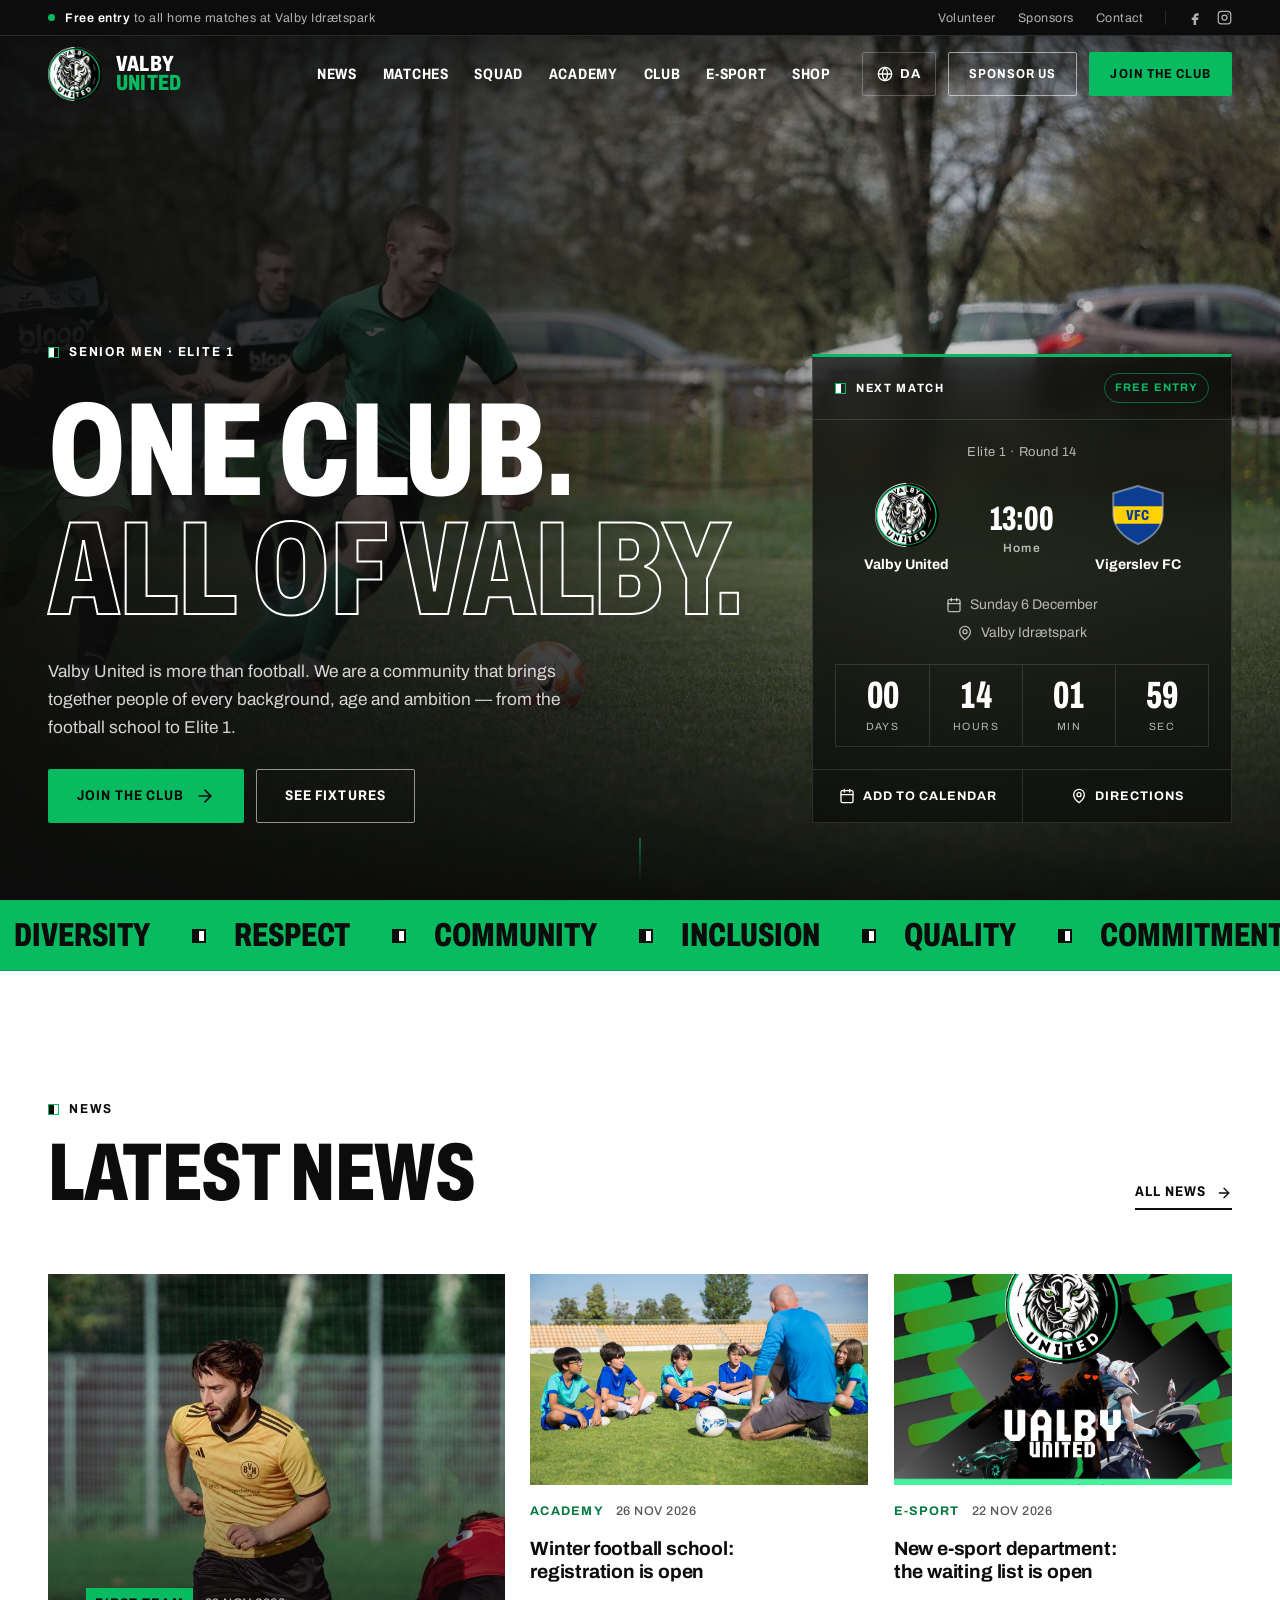
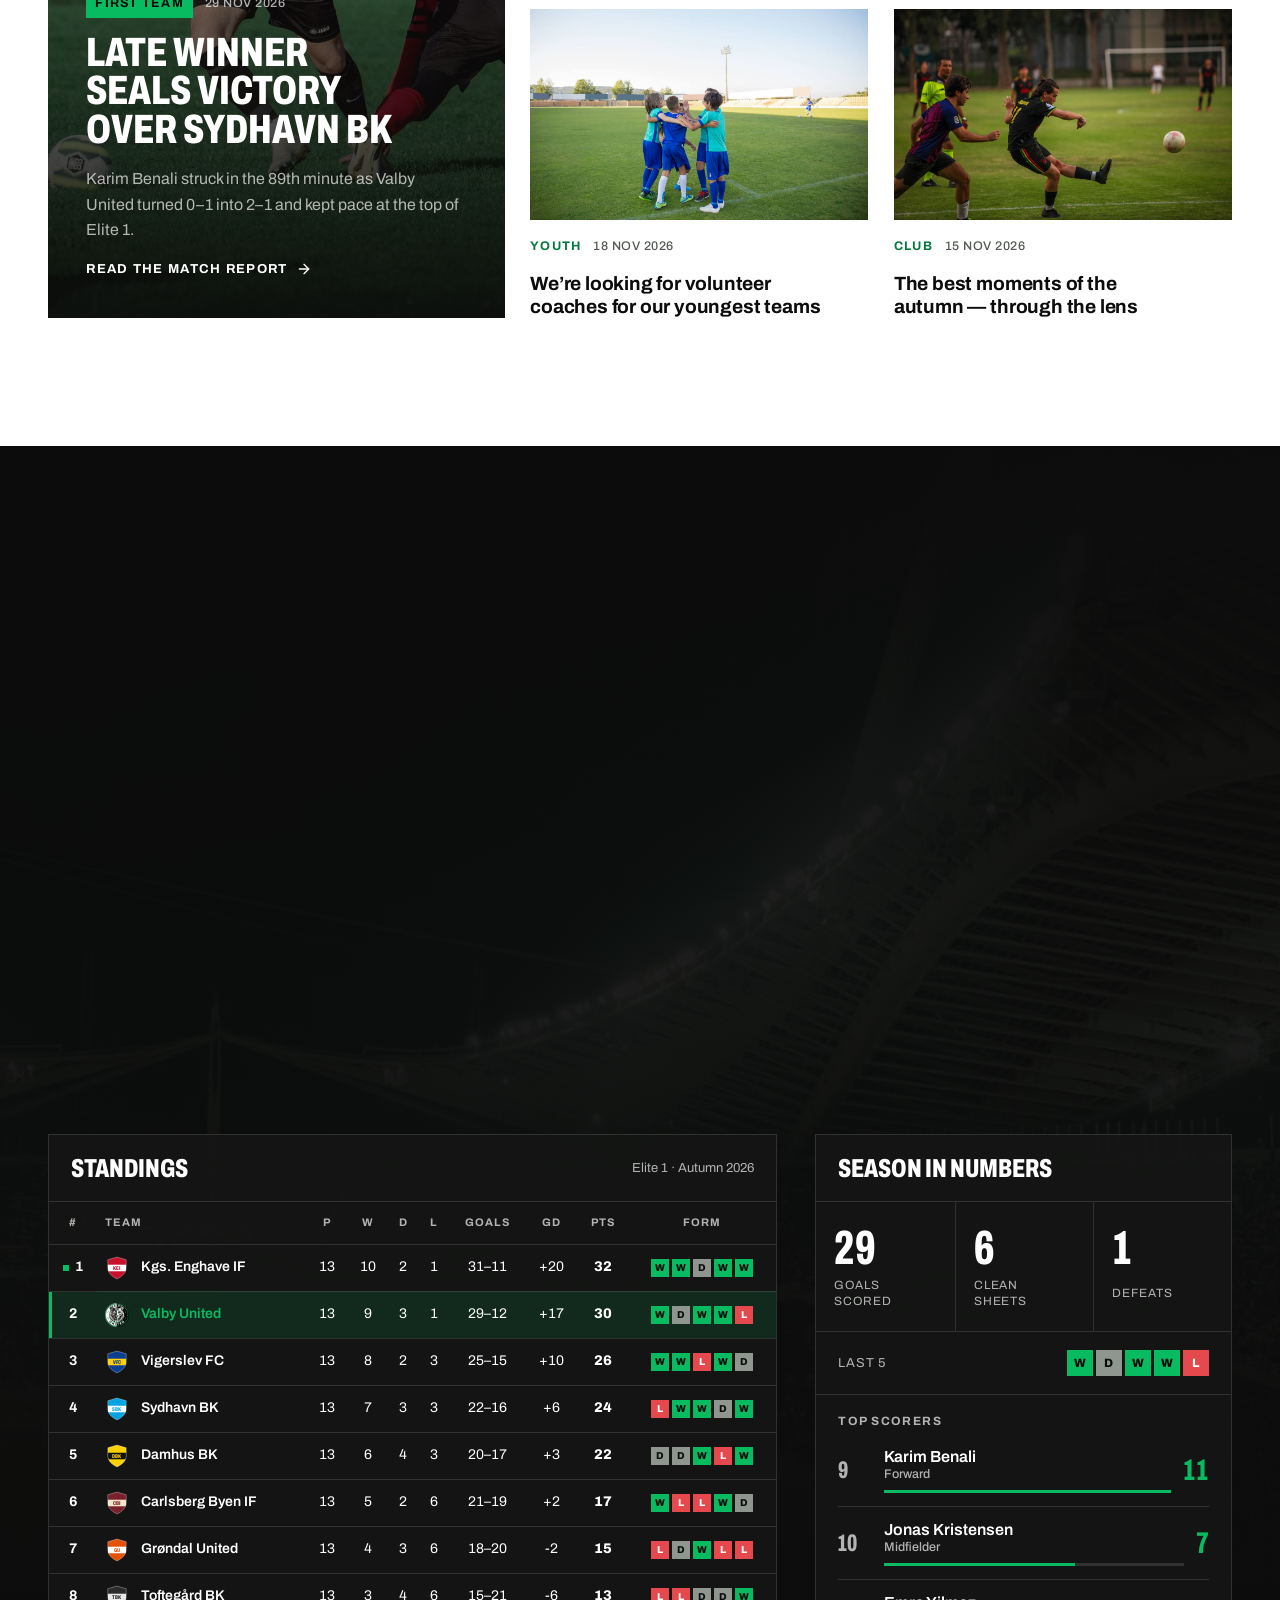
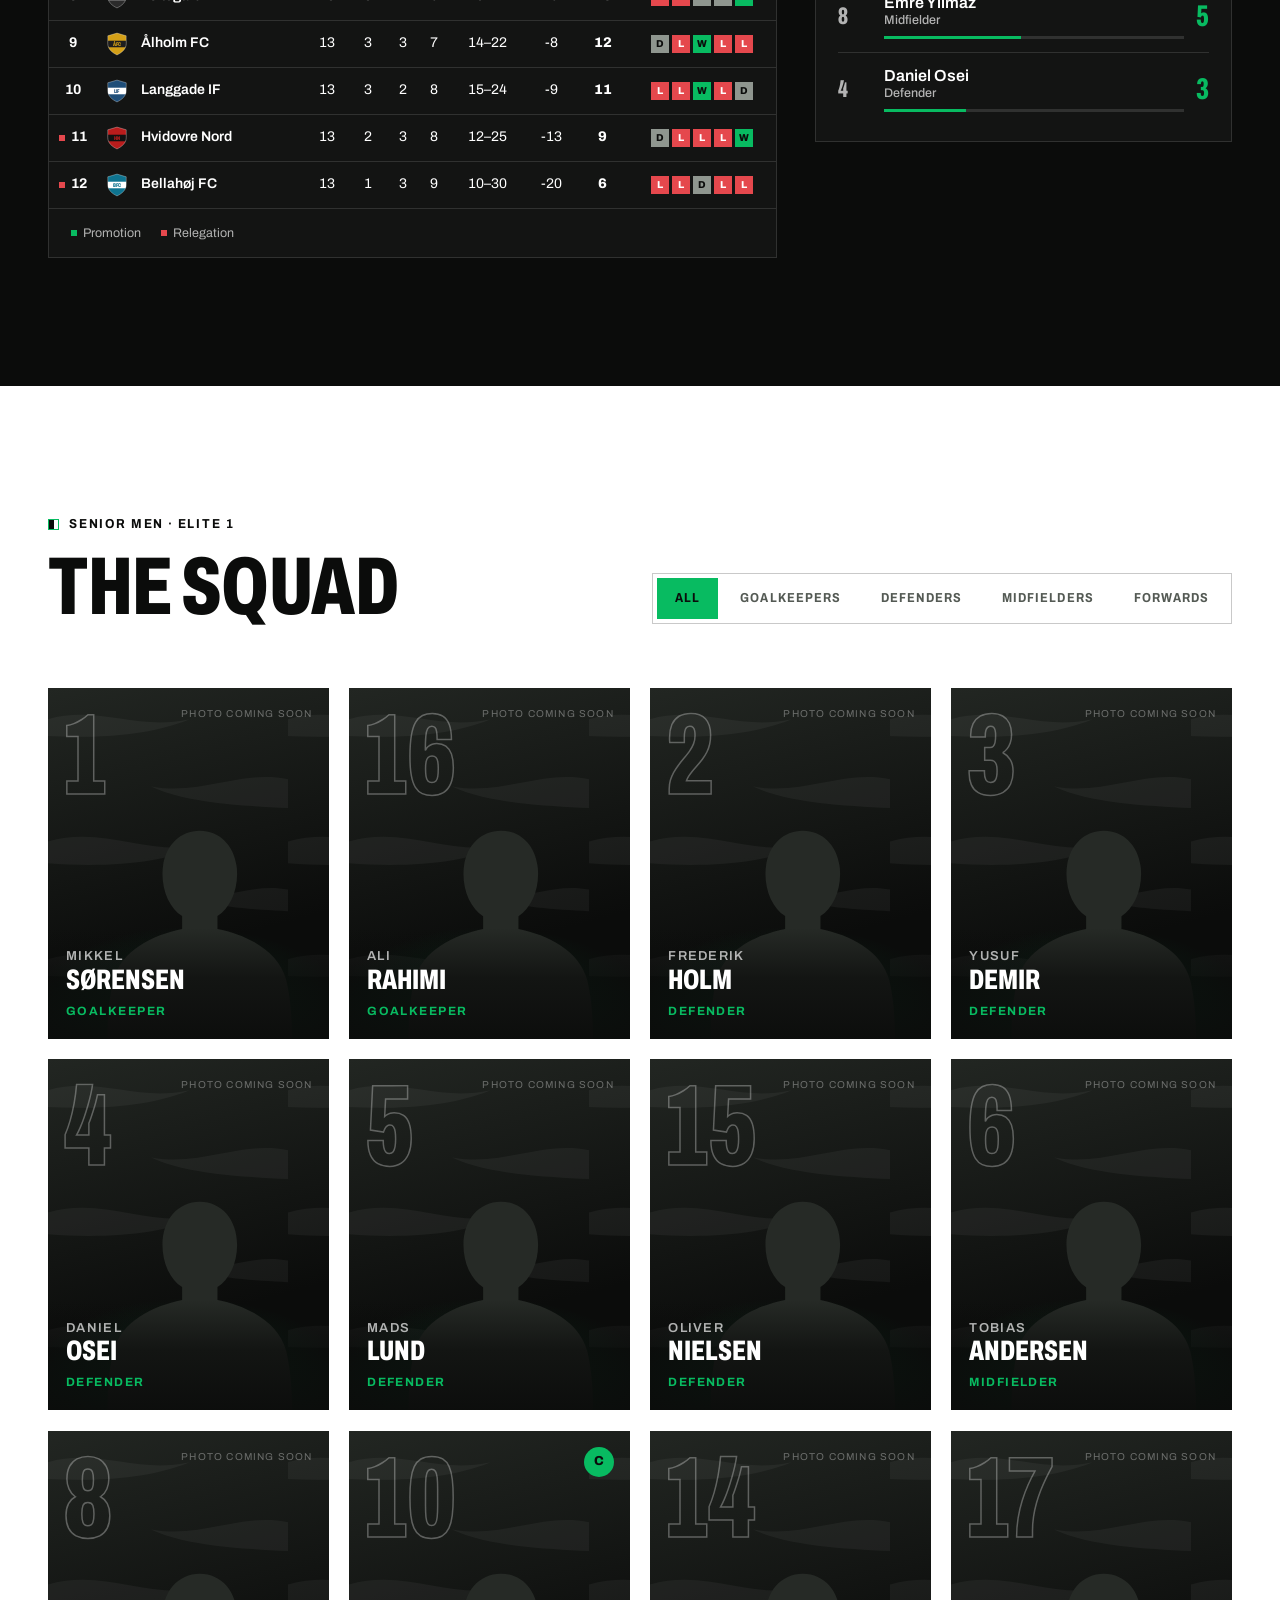
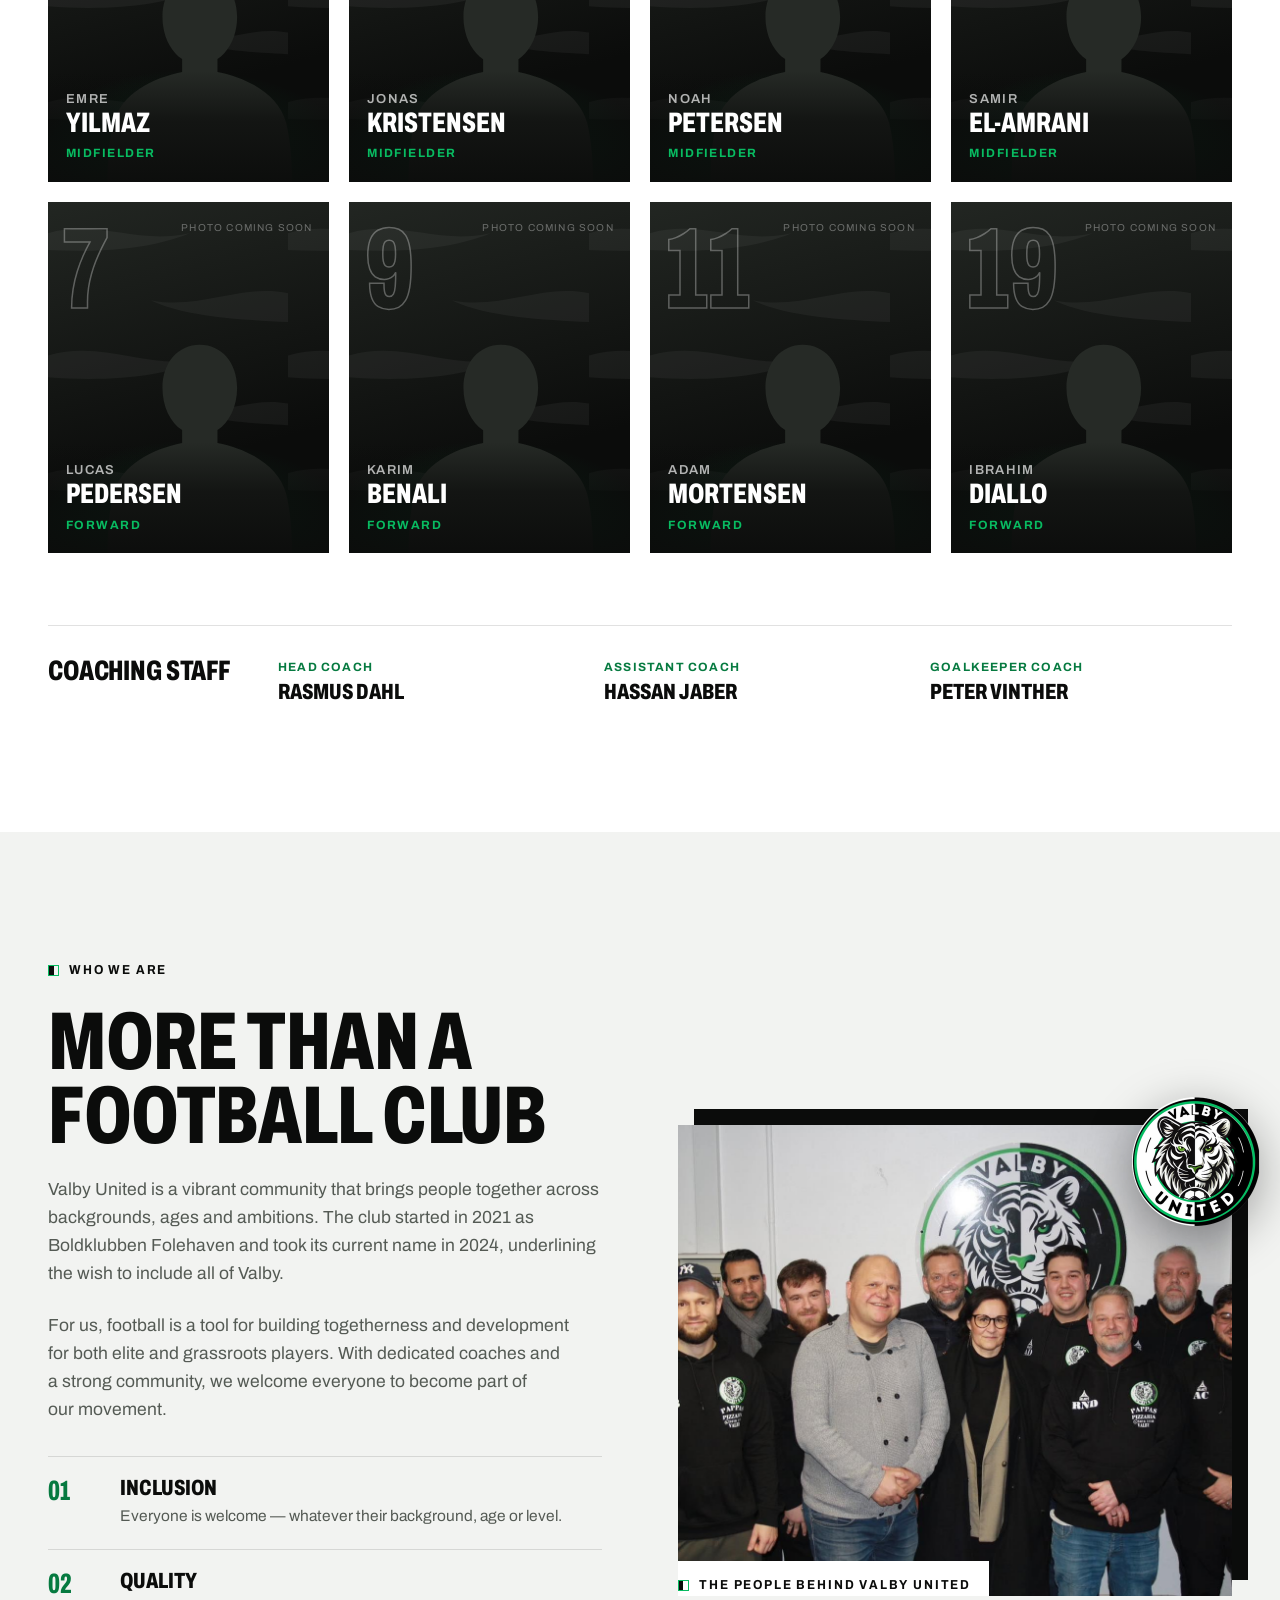
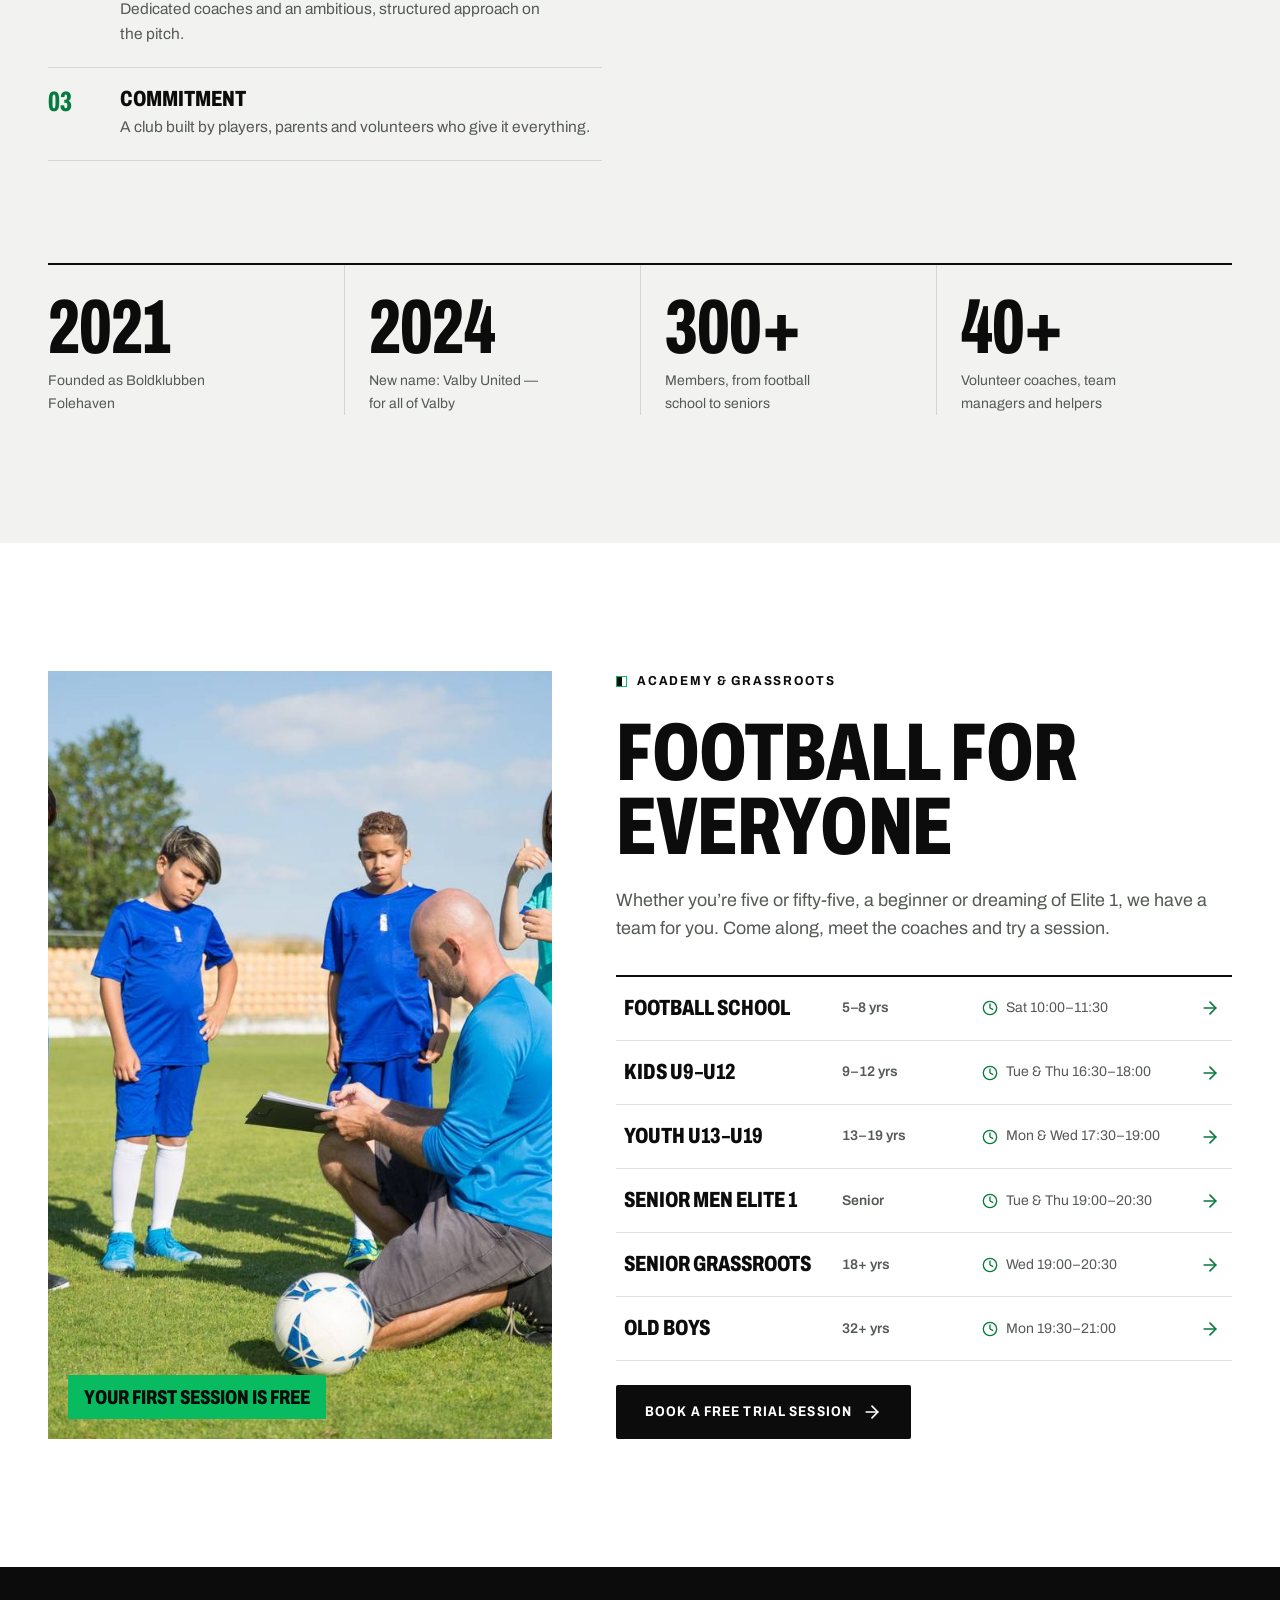
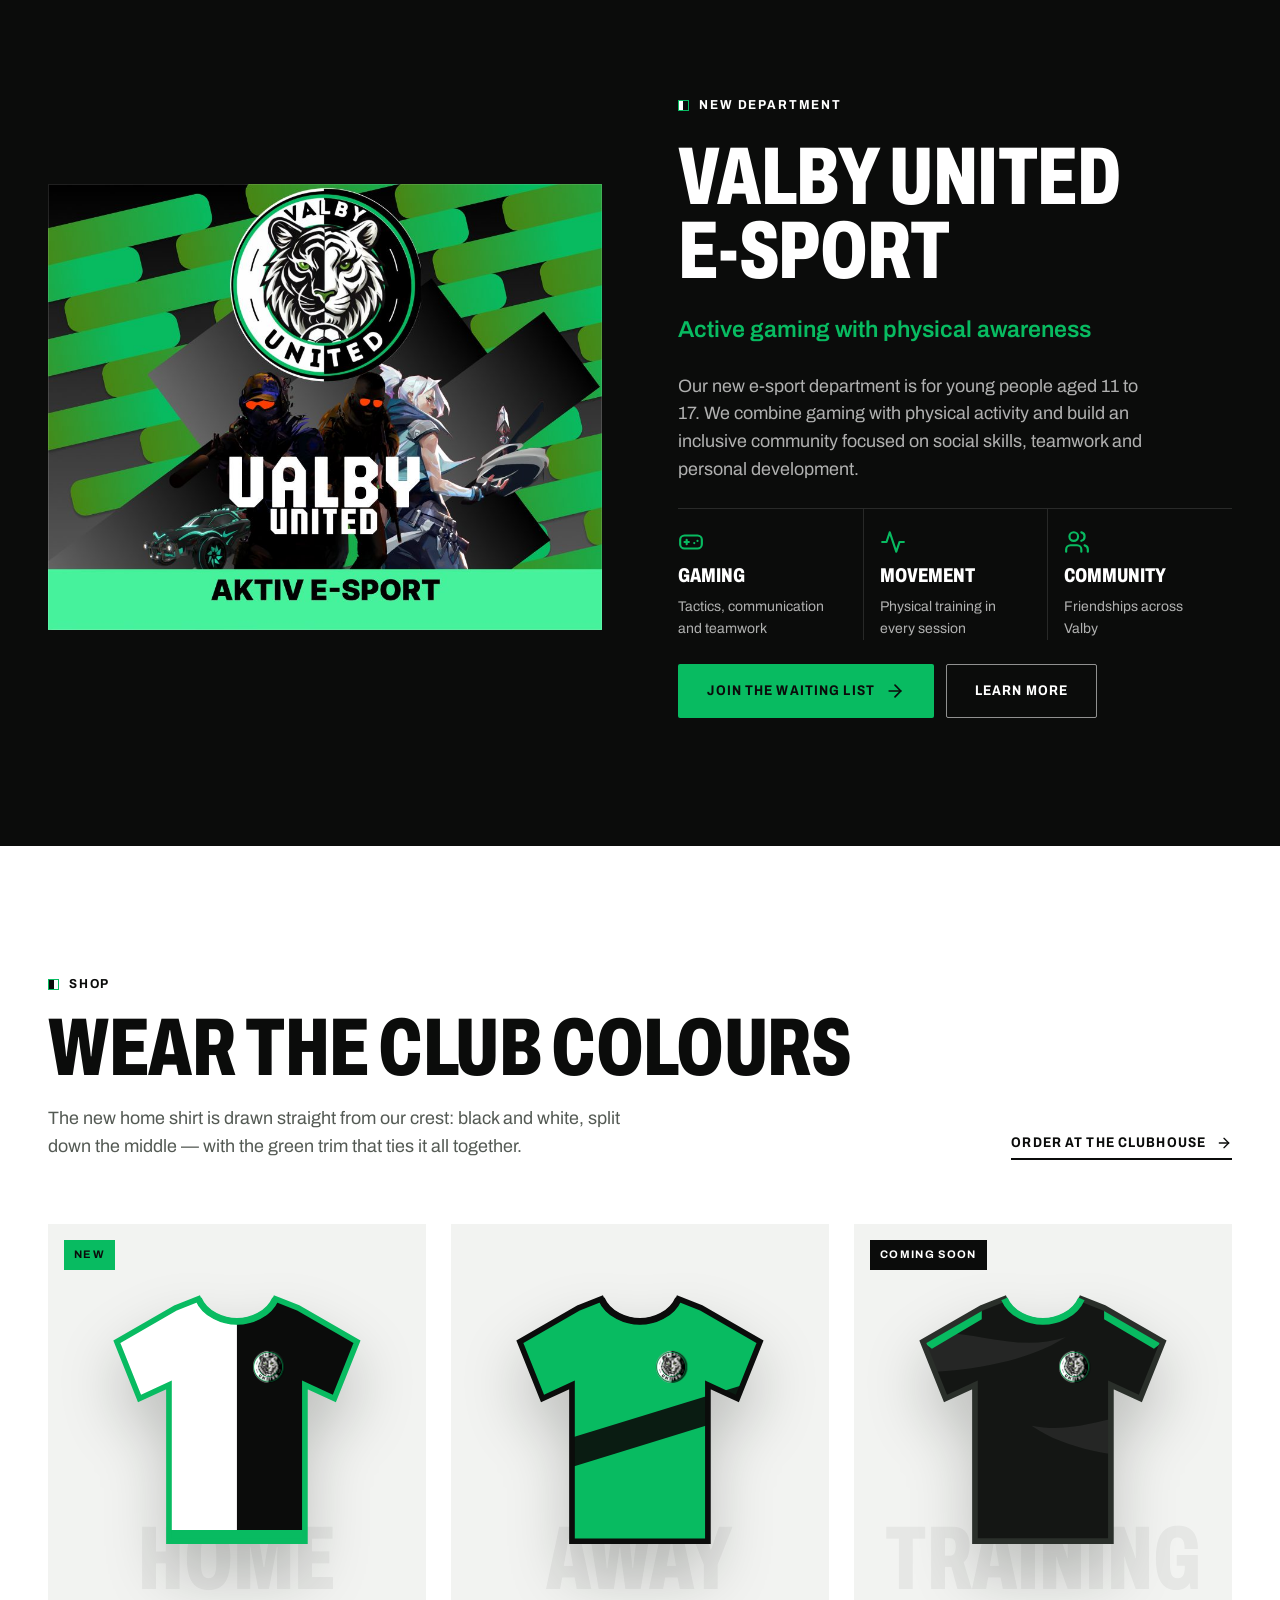
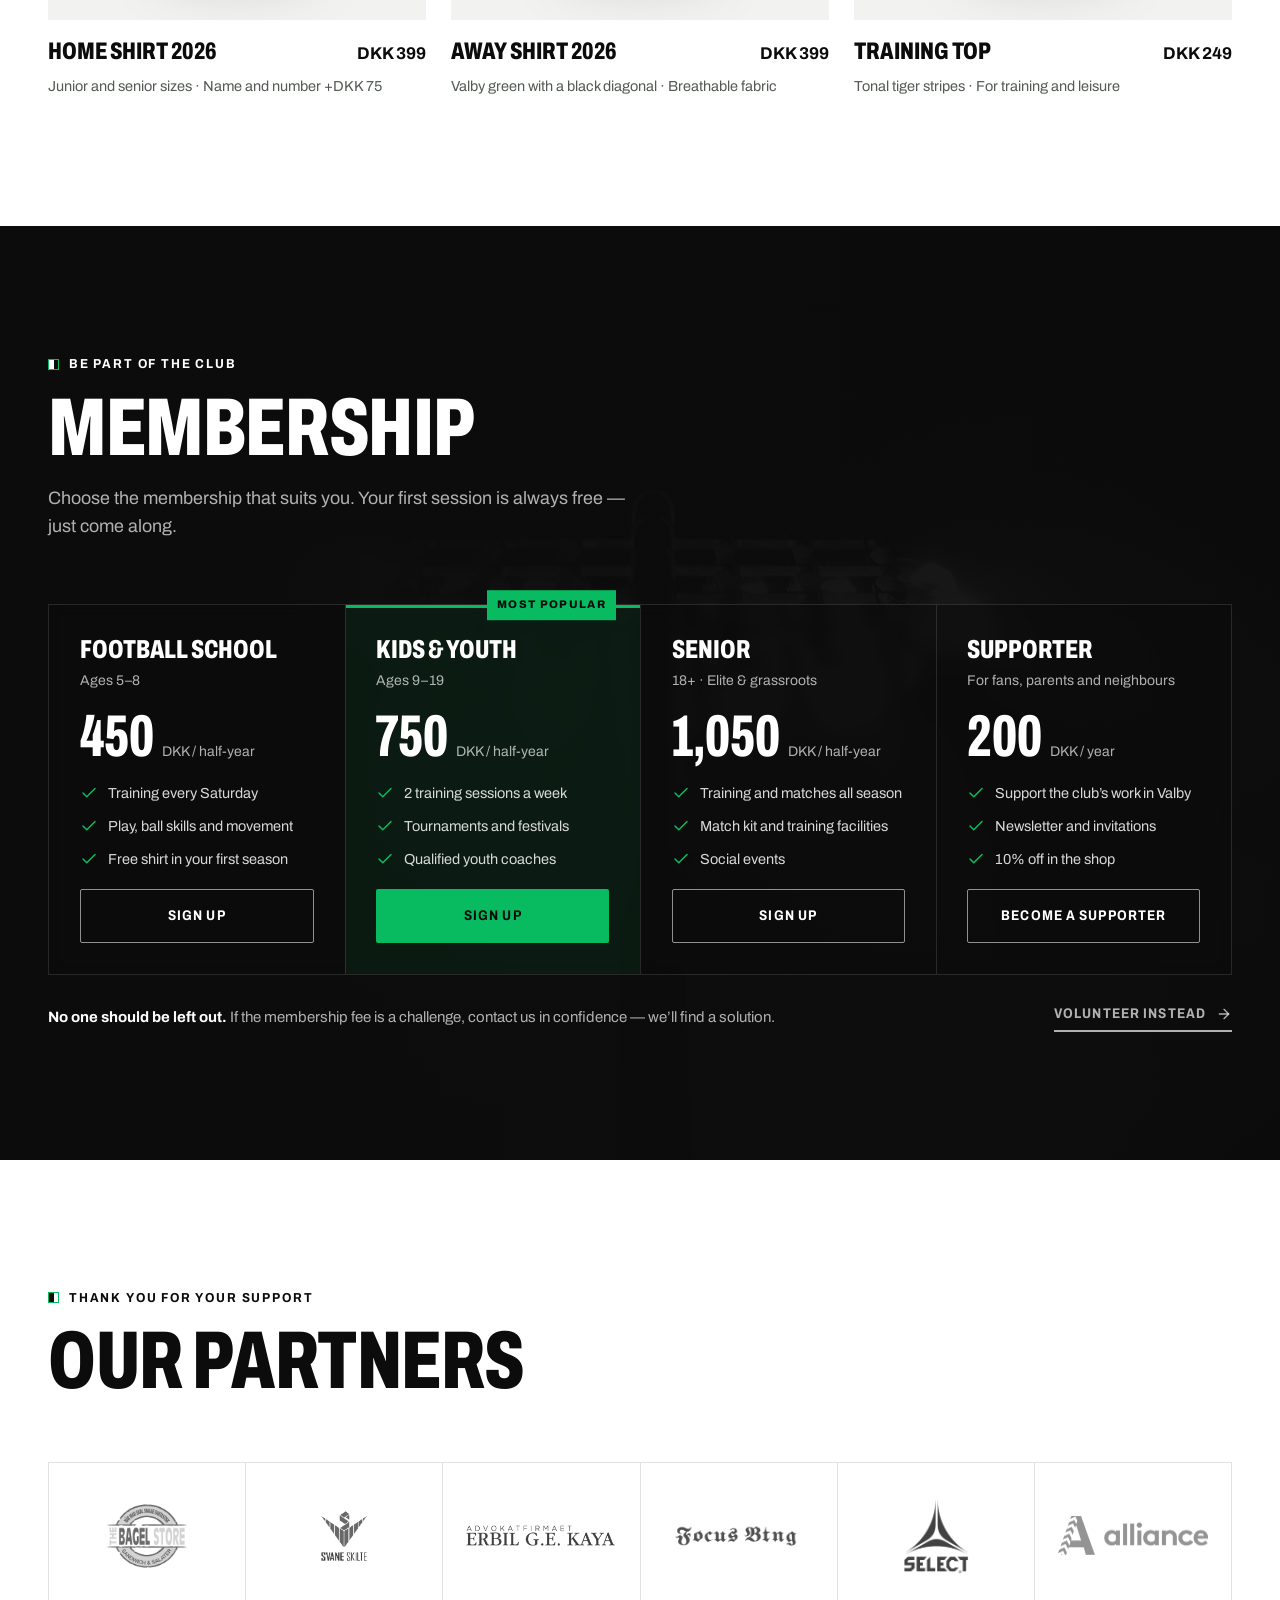
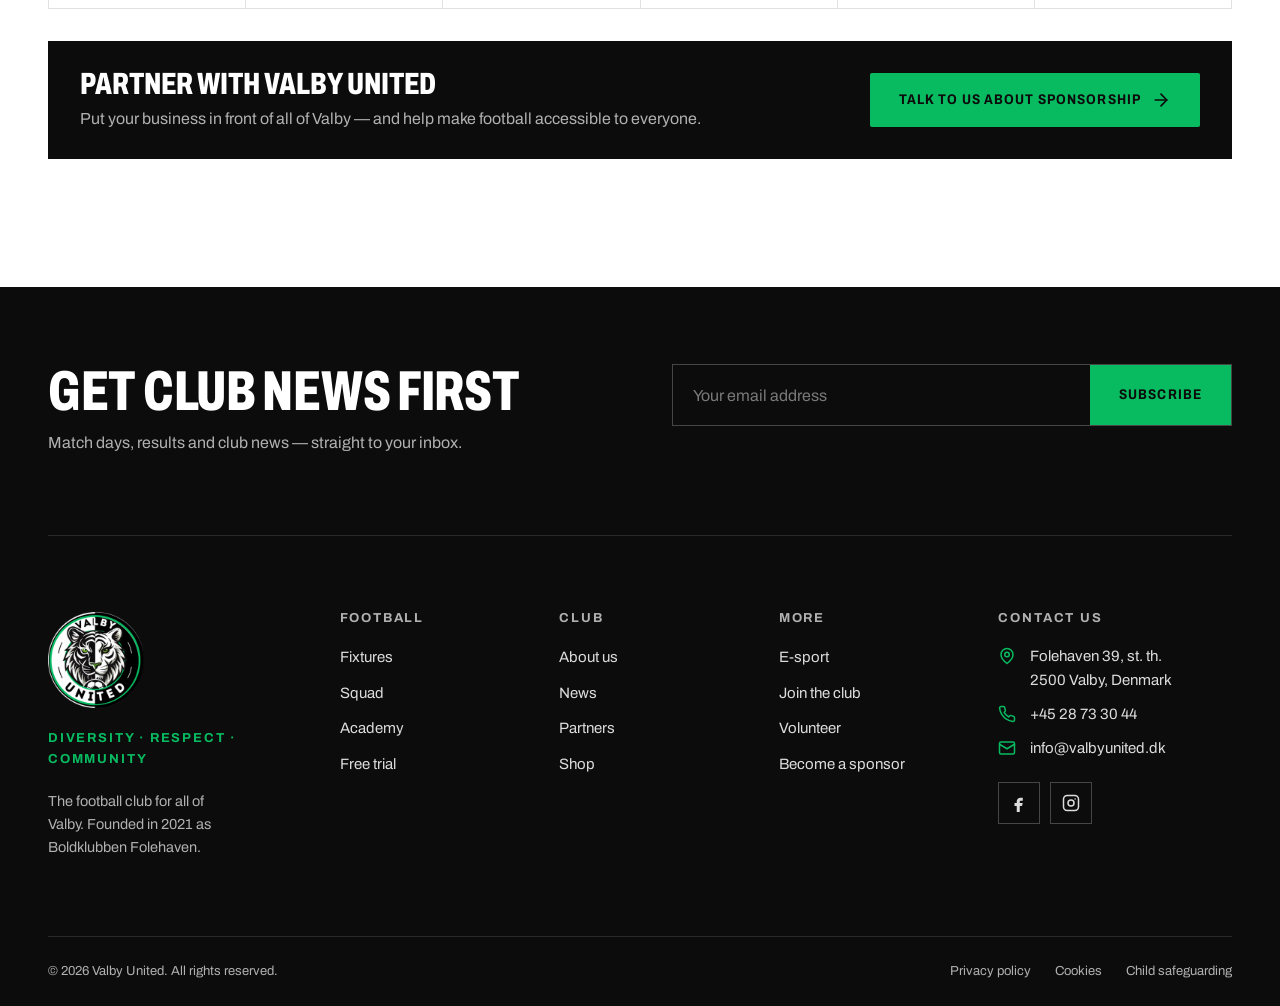
==== valbyunited/en/index.html @ 6a35a7a0 "Add English version of the Valby United site - New en/index.html and en/esport.html with all copy tr" ====
<!doctype html>
<html lang="en">
<head>
  <meta charset="utf-8">
  <meta name="viewport" content="width=device-width, initial-scale=1">
  <title>Valby United — One club. All of Valby.</title>
  <meta name="description" content="Valby United is the football club for all of Valby. Fixtures, news, the squad, academy, e-sport and membership.">
  <meta name="theme-color" content="#0b0c0b">
  <meta property="og:type" content="website">
  <meta property="og:title" content="Valby United — One club. All of Valby.">
  <meta property="og:description" content="Diversity · Respect · Community. Football for everyone in Valby.">
  <meta property="og:image" content="../assets/img/brand/og-image.jpg">
  <link rel="alternate" hreflang="da" href="https://valbyunited.dk/">
  <link rel="alternate" hreflang="en" href="https://valbyunited.dk/en/index.html">
  <link rel="alternate" hreflang="x-default" href="https://valbyunited.dk/">
  <link rel="icon" type="image/png" sizes="32x32" href="../assets/img/brand/favicon-32.png">
  <link rel="apple-touch-icon" href="../assets/img/brand/apple-touch-icon.png">
  <link rel="preconnect" href="https://fonts.googleapis.com">
  <link rel="preconnect" href="https://fonts.gstatic.com" crossorigin>
  <link href="https://fonts.googleapis.com/css2?family=Archivo:ital,wdth,wght@0,62..125,100..900;1,62..125,100..900&display=swap" rel="stylesheet">
  <link rel="preload" as="image" href="../assets/img/photos/hero-match.jpg" fetchpriority="high">
  <link rel="stylesheet" href="../assets/css/main.css">
  <script type="application/ld+json">
  {
    "@context": "https://schema.org",
    "@type": "SportsTeam",
    "name": "Valby United",
    "sport": "Soccer",
    "foundingDate": "2021",
    "logo": "../assets/img/brand/crest-512.png",
    "email": "info@valbyunited.dk",
    "telephone": "+45 28 73 30 44",
    "address": { "@type": "PostalAddress", "streetAddress": "Folehaven 39, st. th.", "postalCode": "2500", "addressLocality": "Valby", "addressCountry": "DK" },
    "sameAs": ["https://www.facebook.com/BKFvalby"]
  }
  </script>
</head>
<body>
<!-- Icon sprite -->
<svg width="0" height="0" style="position:absolute" aria-hidden="true">
  <symbol id="i-arrow" viewBox="0 0 24 24"><path d="M5 12h14"/><path d="m12 5 7 7-7 7"/></symbol>
  <symbol id="i-arrow-ur" viewBox="0 0 24 24"><path d="M7 7h10v10"/><path d="M7 17 17 7"/></symbol>
  <symbol id="i-chev-l" viewBox="0 0 24 24"><path d="m15 18-6-6 6-6"/></symbol>
  <symbol id="i-chev-r" viewBox="0 0 24 24"><path d="m9 18 6-6-6-6"/></symbol>
  <symbol id="i-cal" viewBox="0 0 24 24"><rect x="3" y="4" width="18" height="18" rx="2"/><path d="M16 2v4M8 2v4M3 10h18"/></symbol>
  <symbol id="i-pin" viewBox="0 0 24 24"><path d="M20 10c0 6-8 12-8 12S4 16 4 10a8 8 0 0 1 16 0Z"/><circle cx="12" cy="10" r="3"/></symbol>
  <symbol id="i-clock" viewBox="0 0 24 24"><circle cx="12" cy="12" r="10"/><path d="M12 6v6l4 2"/></symbol>
  <symbol id="i-phone" viewBox="0 0 24 24"><path d="M22 16.92v3a2 2 0 0 1-2.18 2 19.79 19.79 0 0 1-8.63-3.07 19.5 19.5 0 0 1-6-6 19.79 19.79 0 0 1-3.07-8.67A2 2 0 0 1 4.11 2h3a2 2 0 0 1 2 1.72c.13.96.36 1.9.7 2.81a2 2 0 0 1-.45 2.11L8.09 9.91a16 16 0 0 0 6 6l1.27-1.27a2 2 0 0 1 2.11-.45c.91.34 1.85.57 2.81.7A2 2 0 0 1 22 16.92z"/></symbol>
  <symbol id="i-mail" viewBox="0 0 24 24"><rect x="2" y="4" width="20" height="16" rx="2"/><path d="m22 7-10 6L2 7"/></symbol>
  <symbol id="i-check" viewBox="0 0 24 24"><path d="M20 6 9 17l-5-5"/></symbol>
  <symbol id="i-heart" viewBox="0 0 24 24"><path d="M19 14c1.49-1.46 3-3.21 3-5.5A5.5 5.5 0 0 0 16.5 3c-1.76 0-3 .5-4.5 2-1.5-1.5-2.74-2-4.5-2A5.5 5.5 0 0 0 2 8.5c0 2.3 1.5 4.05 3 5.5l7 7Z"/></symbol>
  <symbol id="i-game" viewBox="0 0 24 24"><rect x="2" y="6" width="20" height="12" rx="4"/><path d="M6 12h4M8 10v4M15 13h.01M18 11h.01"/></symbol>
  <symbol id="i-run" viewBox="0 0 24 24"><path d="M22 12h-4l-3 9L9 3l-3 9H2"/></symbol>
  <symbol id="i-users" viewBox="0 0 24 24"><path d="M16 21v-2a4 4 0 0 0-4-4H6a4 4 0 0 0-4 4v2"/><circle cx="9" cy="7" r="4"/><path d="M22 21v-2a4 4 0 0 0-3-3.87M16 3.13a4 4 0 0 1 0 7.75"/></symbol>
  <symbol id="i-plus" viewBox="0 0 24 24"><path d="M12 5v14M5 12h14"/></symbol>
  <symbol id="i-globe" viewBox="0 0 24 24"><circle cx="12" cy="12" r="10"/><path d="M2 12h20M12 2a15.3 15.3 0 0 1 4 10 15.3 15.3 0 0 1-4 10 15.3 15.3 0 0 1-4-10 15.3 15.3 0 0 1 4-10z"/></symbol>
  <symbol id="i-fb" viewBox="0 0 24 24"><path d="M14 9h3V5h-3c-2.76 0-5 2.24-5 5v2H6v4h3v8h4v-8h3l1-4h-4v-2c0-.55.45-1 1-1Z"/></symbol>
  <symbol id="i-ig" viewBox="0 0 24 24"><rect x="2" y="2" width="20" height="20" rx="5"/><circle cx="12" cy="12" r="4"/><path d="M17.5 6.5h.01"/></symbol>
</svg>

<a class="skip-link" href="#main">Skip to content</a>

<!-- ============================== HEADER ============================== -->
<header class="site-header">
  <div class="topbar">
    <div class="container topbar__inner">
      <p class="topbar__note"><span class="live-dot" aria-hidden="true"></span><span><strong>Free entry</strong> to all home matches<span class="hide-mobile"> at Valby Idrætspark</span></span></p>
      <div class="topbar__links">
        <a href="#medlem">Volunteer</a>
        <a href="#partnere">Sponsors</a>
        <a href="#kontakt">Contact</a>
        <div class="topbar__social">
          <a href="https://www.facebook.com/BKFvalby" target="_blank" rel="noopener" aria-label="Facebook"><svg class="i i--fill"><use href="#i-fb"/></svg></a>
          <a href="#" aria-label="Instagram"><svg class="i"><use href="#i-ig"/></svg></a>
        </div>
      </div>
    </div>
  </div>
  <div class="navbar">
    <div class="container navbar__inner">
      <a class="brand" href="index.html" aria-label="Valby United — home">
        <img class="brand__crest" src="../assets/img/brand/crest-128.png" width="54" height="54" alt="Valby United logo">
        <span class="brand__word" aria-hidden="true"><span>Valby</span><span>United</span></span>
      </a>
      <nav class="nav" aria-label="Main menu">
        <ul class="nav__list">
          <li><a class="nav__link" href="#nyheder">News</a></li>
          <li><a class="nav__link" href="#kampe">Matches</a></li>
          <li><a class="nav__link" href="#holdet">Squad</a></li>
          <li><a class="nav__link" href="#akademi">Academy</a></li>
          <li><a class="nav__link" href="#klubben">Club</a></li>
          <li><a class="nav__link" href="esport.html">E-sport</a></li>
          <li><a class="nav__link" href="#shop">Shop</a></li>
        </ul>
      </nav>
      <div class="nav__cta">
        <a class="nav-lang" href="../index.html" hreflang="da" lang="da" data-lang-switch title="Dansk version"><svg class="i i--sm"><use href="#i-globe"/></svg>DA</a>
        <a class="btn btn--outline-light btn--sm" href="#partnere">Sponsor us</a>
        <a class="btn btn--primary btn--sm" href="#medlem">Join the club</a>
        <button class="burger" type="button" aria-controls="mobile-menu" aria-expanded="false" aria-label="Open menu"><span></span></button>
      </div>
    </div>
  </div>
</header>

<div class="mobile-menu" id="mobile-menu" aria-hidden="true">
  <ul class="mobile-menu__list">
    <li><a href="#nyheder">News <svg class="i"><use href="#i-arrow"/></svg></a></li>
    <li><a href="#kampe">Matches <svg class="i"><use href="#i-arrow"/></svg></a></li>
    <li><a href="#holdet">Squad <svg class="i"><use href="#i-arrow"/></svg></a></li>
    <li><a href="#akademi">Academy <svg class="i"><use href="#i-arrow"/></svg></a></li>
    <li><a href="#klubben">Club <svg class="i"><use href="#i-arrow"/></svg></a></li>
    <li><a href="esport.html">E-sport <svg class="i"><use href="#i-arrow"/></svg></a></li>
    <li><a href="#shop">Shop <svg class="i"><use href="#i-arrow"/></svg></a></li>
  </ul>
  <a class="btn btn--primary btn--block" href="#medlem">Join the club</a>
  <div class="mobile-menu__lang" aria-label="Language"><a href="../index.html" hreflang="da" lang="da" data-lang-switch>Dansk</a><span aria-current="true">English</span></div>
  <div class="mobile-menu__foot">
    <a href="tel:+4528733044">+45 28 73 30 44</a>
    <a href="mailto:info@valbyunited.dk">info@valbyunited.dk</a>
  </div>
</div>

<main id="main">

<!-- ============================== HERO ============================== -->
<section class="hero" aria-labelledby="hero-title">
  <div class="hero__media">
    <img src="../assets/img/photos/hero-match.jpg" alt="" width="2000" height="1125" fetchpriority="high">
  </div>
  <div class="container hero__grid">
    <div class="hero__copy">
      <span class="eyebrow" data-reveal>Senior Men · Elite 1</span>
      <h1 class="display hero__title" id="hero-title" data-reveal style="--d:.08s">
        <span>One club.</span>
        <span class="outline">All of Valby.</span>
      </h1>
      <p class="hero__text" data-reveal style="--d:.16s">Valby United is more than football. We are a community that brings together people of every background, age and ambition — from the football school to Elite 1.</p>
      <div class="hero__actions" data-reveal style="--d:.24s">
        <a class="btn btn--primary" href="#medlem">Join the club <svg class="i i--move"><use href="#i-arrow"/></svg></a>
        <a class="btn btn--outline-light" href="#kampe">See fixtures</a>
      </div>
    </div>

    <aside class="next-match" data-next-match data-reveal style="--d:.3s" aria-label="Next match">
      <div class="next-match__head">
        <span class="eyebrow">Next match</span>
        <span class="chip chip--green">Free entry</span>
      </div>
      <div class="next-match__body">
        <p class="next-match__comp" data-nm-comp>Elite 1</p>
        <div class="versus">
          <div class="versus__team" data-nm-home></div>
          <div class="versus__mid" data-nm-time></div>
          <div class="versus__team" data-nm-away></div>
        </div>
        <div class="next-match__meta">
          <span><svg class="i i--sm"><use href="#i-cal"/></svg><span data-nm-date></span></span>
          <span><svg class="i i--sm"><use href="#i-pin"/></svg><span data-nm-venue></span></span>
        </div>
        <div class="countdown" role="timer" aria-label="Countdown to kick-off">
          <div><b data-cd-d>00</b><span>Days</span></div>
          <div><b data-cd-h>00</b><span>Hours</span></div>
          <div><b data-cd-m>00</b><span>Min</span></div>
          <div><b data-cd-s>00</b><span>Sec</span></div>
        </div>
      </div>
      <div class="next-match__actions">
        <button type="button" data-nm-ics><svg class="i i--sm"><use href="#i-cal"/></svg>Add to calendar</button>
        <a href="#" data-nm-maps target="_blank" rel="noopener"><svg class="i i--sm"><use href="#i-pin"/></svg>Directions</a>
      </div>
    </aside>
  </div>
  <span class="hero__scroll" aria-hidden="true"></span>
</section>

<!-- Values ticker -->
<div class="ticker" aria-label="Club values: Diversity, Respect, Community, Inclusion, Quality, Commitment">
  <div class="ticker__track" aria-hidden="true">
    <div class="ticker__group">
      <span class="ticker__item">Diversity</span><span class="ticker__item">Respect</span><span class="ticker__item">Community</span>
      <span class="ticker__item">Inclusion</span><span class="ticker__item">Quality</span><span class="ticker__item">Commitment</span>
      <span class="ticker__item">Diversity</span><span class="ticker__item">Respect</span><span class="ticker__item">Community</span>
      <span class="ticker__item">Inclusion</span><span class="ticker__item">Quality</span><span class="ticker__item">Commitment</span>
    </div>
    <div class="ticker__group">
      <span class="ticker__item">Diversity</span><span class="ticker__item">Respect</span><span class="ticker__item">Community</span>
      <span class="ticker__item">Inclusion</span><span class="ticker__item">Quality</span><span class="ticker__item">Commitment</span>
      <span class="ticker__item">Diversity</span><span class="ticker__item">Respect</span><span class="ticker__item">Community</span>
      <span class="ticker__item">Inclusion</span><span class="ticker__item">Quality</span><span class="ticker__item">Commitment</span>
    </div>
  </div>
</div>

<!-- ============================== NEWS ============================== -->
<section class="section" id="nyheder" aria-labelledby="news-title">
  <div class="container">
    <div class="section-head">
      <div class="section-head__title">
        <span class="eyebrow" data-reveal>News</span>
        <h2 class="display h-lg" id="news-title" data-reveal>Latest news</h2>
      </div>
      <a class="link-arrow" href="#" data-reveal>All news <svg class="i i--sm"><use href="#i-arrow"/></svg></a>
    </div>

    <div class="news-grid">
      <article class="news-card news-card--feature" data-reveal>
        <div class="news-card__media"><img src="../assets/img/photos/news-duel.jpg" alt="Two players battling for the ball" width="1600" height="1066" loading="lazy"></div>
        <div class="news-card__body">
          <div class="news-card__meta"><span class="news-card__cat">First team</span><time class="news-card__date" data-news-offset="0">15 Nov 2026</time></div>
          <h3 class="news-card__title"><a href="#">Late winner seals victory over Sydhavn BK</a></h3>
          <p>Karim Benali struck in the 89th minute as Valby United turned 0–1 into 2–1 and kept pace at the top of Elite 1.</p>
          <span class="read-more">Read the match report <svg class="i i--sm"><use href="#i-arrow"/></svg></span>
        </div>
      </article>

      <article class="news-card" data-reveal style="--d:.06s">
        <div class="news-card__media"><img src="../assets/img/photos/academy-coach.jpg" alt="Coach gathering a group of children on the pitch" width="1200" height="800" loading="lazy"></div>
        <div class="news-card__meta"><span class="news-card__cat">Academy</span><time class="news-card__date" data-news-offset="3">12 Nov 2026</time></div>
        <h3 class="news-card__title"><a href="#">Winter football school: registration is open</a></h3>
      </article>

      <article class="news-card" data-reveal style="--d:.12s">
        <div class="news-card__media"><img src="../assets/img/photos/esport-key-art.jpg" alt="Valby United E-sport poster" width="931" height="751" loading="lazy"></div>
        <div class="news-card__meta"><span class="news-card__cat">E-sport</span><time class="news-card__date" data-news-offset="7">8 Nov 2026</time></div>
        <h3 class="news-card__title"><a href="esport.html">New e-sport department: the waiting list is open</a></h3>
      </article>

      <article class="news-card" data-reveal style="--d:.18s">
        <div class="news-card__media"><img src="../assets/img/photos/academy-huddle.jpg" alt="Youth players gathered in a huddle" width="1200" height="800" loading="lazy"></div>
        <div class="news-card__meta"><span class="news-card__cat">Youth</span><time class="news-card__date" data-news-offset="11">4 Nov 2026</time></div>
        <h3 class="news-card__title"><a href="#">We’re looking for volunteer coaches for our youngest teams</a></h3>
      </article>

      <article class="news-card" data-reveal style="--d:.24s">
        <div class="news-card__media"><img src="../assets/img/photos/news-volley.jpg" alt="Player in a black shirt striking a volley" width="1200" height="800" loading="lazy"></div>
        <div class="news-card__meta"><span class="news-card__cat">Club</span><time class="news-card__date" data-news-offset="14">1 Nov 2026</time></div>
        <h3 class="news-card__title"><a href="#">The best moments of the autumn — through the lens</a></h3>
      </article>
    </div>
  </div>
</section>

<!-- ============================== MATCH CENTRE ============================== -->
<section class="section section--dark matchcentre" id="kampe" aria-labelledby="mc-title">
  <div class="matchcentre__bg" aria-hidden="true"><img src="../assets/img/photos/stadium-night.jpg" alt="" loading="lazy" width="2000" height="1125"></div>
  <div class="container">
    <div class="section-head">
      <div class="section-head__title">
        <span class="eyebrow" data-reveal>Senior Men · Elite 1</span>
        <h2 class="display h-lg" id="mc-title" data-reveal>Fixtures</h2>
      </div>
      <div style="display:flex;gap:12px;flex-wrap:wrap;align-items:center" data-reveal>
        <div class="tabs" role="tablist" aria-label="Show matches" data-tabs="fixtures">
          <button class="tab" role="tab" aria-selected="true" data-value="upcoming">Upcoming</button>
          <button class="tab" role="tab" aria-selected="false" tabindex="-1" data-value="results">Results</button>
        </div>
        <div class="fixtures-controls">
          <button class="icon-btn" type="button" data-fx-prev aria-label="Previous matches"><svg class="i"><use href="#i-chev-l"/></svg></button>
          <button class="icon-btn" type="button" data-fx-next aria-label="More matches"><svg class="i"><use href="#i-chev-r"/></svg></button>
        </div>
      </div>
    </div>

    <div class="fixtures-wrap" data-reveal>
      <div class="fixtures" data-fixtures aria-live="polite"></div>
    </div>

    <div class="mc-grid">
      <div class="panel" data-reveal>
        <div class="panel__head">
          <h3 class="panel__title">Standings</h3>
          <span class="panel__sub">Elite 1 · Autumn 2026</span>
        </div>
        <div class="table-scroll">
          <table class="league">
            <caption class="sr-only">Elite 1 standings</caption>
            <thead>
              <tr>
                <th scope="col">#</th><th scope="col">Team</th><th scope="col" title="Played">P</th>
                <th scope="col" class="hide-sm" title="Won">W</th><th scope="col" class="hide-sm" title="Drawn">D</th><th scope="col" class="hide-sm" title="Lost">L</th>
                <th scope="col" class="hide-sm">Goals</th><th scope="col" title="Goal difference">GD</th><th scope="col" title="Points">Pts</th><th scope="col" class="hide-sm">Form</th>
              </tr>
            </thead>
            <tbody data-league></tbody>
          </table>
        </div>
        <div class="legend"><span><i class="zone zone--up"></i>Promotion</span><span><i class="zone zone--down"></i>Relegation</span></div>
      </div>

      <div class="panel stats-panel" data-stats data-reveal style="--d:.1s">
        <div class="panel__head">
          <h3 class="panel__title">Season in numbers</h3>
        </div>
        <div class="stat-tiles">
          <div class="stat-tile"><b data-stat-goals>0</b><span>Goals scored</span></div>
          <div class="stat-tile"><b data-stat-cs>0</b><span>Clean sheets</span></div>
          <div class="stat-tile"><b data-stat-losses>0</b><span>Defeats</span></div>
        </div>
        <div class="form-row"><span>Last 5</span><span class="form" data-stat-form></span></div>
        <div class="scorers">
          <h4>Top scorers</h4>
          <div data-scorers></div>
        </div>
      </div>
    </div>
  </div>
</section>

<!-- ============================== SQUAD ============================== -->
<section class="section" id="holdet" aria-labelledby="squad-title">
  <div class="container">
    <div class="section-head">
      <div class="section-head__title">
        <span class="eyebrow" data-reveal>Senior Men · Elite 1</span>
        <h2 class="display h-lg" id="squad-title" data-reveal>The squad</h2>
      </div>
      <div class="tabs tabs--light squad-filters" role="tablist" aria-label="Filter by position" data-tabs="squad" data-reveal>
        <button class="tab" role="tab" aria-selected="true" data-value="all">All</button>
        <button class="tab" role="tab" aria-selected="false" tabindex="-1" data-value="GK">Goalkeepers</button>
        <button class="tab" role="tab" aria-selected="false" tabindex="-1" data-value="DF">Defenders</button>
        <button class="tab" role="tab" aria-selected="false" tabindex="-1" data-value="MF">Midfielders</button>
        <button class="tab" role="tab" aria-selected="false" tabindex="-1" data-value="FW">Forwards</button>
      </div>
    </div>

    <div class="squad-grid" data-squad data-reveal></div>

    <div class="staff" data-reveal>
      <h3 class="display h-sm">Coaching staff</h3>
      <div class="staff__list" data-staff></div>
    </div>
  </div>
</section>

<!-- ============================== CLUB ============================== -->
<section class="section section--tint" id="klubben" aria-labelledby="club-title">
  <div class="container">
    <div class="about">
      <div class="about__copy">
        <span class="eyebrow" data-reveal>Who we are</span>
        <h2 class="display h-lg" id="club-title" data-reveal>More than a football club</h2>
        <p data-reveal>Valby United is a vibrant community that brings people together across backgrounds, ages and ambitions. The club started in 2021 as Boldklubben Folehaven and took its current name in 2024, underlining the wish to include all of Valby.</p>
        <p data-reveal>For us, football is a tool for building togetherness and development for both elite and grassroots players. With dedicated coaches and a strong community, we welcome everyone to become part of our movement.</p>
        <div class="values" data-reveal>
          <div class="value"><span class="value__no">01</span><div><h3>Inclusion</h3><p>Everyone is welcome — whatever their background, age or level.</p></div></div>
          <div class="value"><span class="value__no">02</span><div><h3>Quality</h3><p>Dedicated coaches and an ambitious, structured approach on the pitch.</p></div></div>
          <div class="value"><span class="value__no">03</span><div><h3>Commitment</h3><p>A club built by players, parents and volunteers who give it everything.</p></div></div>
        </div>
      </div>
      <div class="about__media" data-reveal style="--d:.1s">
        <figure>
          <img src="../assets/img/photos/club-people.jpg" alt="Valby United people gathered in front of the club crest in the clubhouse" width="1440" height="960" loading="lazy">
          <figcaption><span class="eyebrow">The people behind Valby United</span></figcaption>
        </figure>
        <img class="about__badge" src="../assets/img/brand/crest-256.png" alt="" width="132" height="133" loading="lazy">
      </div>
    </div>

    <div class="facts">
      <div class="fact" data-reveal><b>2021</b><span>Founded as Boldklubben Folehaven</span></div>
      <div class="fact" data-reveal style="--d:.06s"><b>2024</b><span>New name: Valby United — for all of Valby</span></div>
      <div class="fact" data-reveal style="--d:.12s"><b>300+</b><span>Members, from football school to seniors</span></div>
      <div class="fact" data-reveal style="--d:.18s"><b>40+</b><span>Volunteer coaches, team managers and helpers</span></div>
    </div>
  </div>
</section>

<!-- ============================== ACADEMY ============================== -->
<section class="section" id="akademi" aria-labelledby="academy-title">
  <div class="container academy">
    <div class="academy__media" data-reveal>
      <img src="../assets/img/photos/academy-session.jpg" alt="Coach going through drills with a group of young players" width="1400" height="933" loading="lazy">
      <span class="tag">Your first session is free</span>
    </div>
    <div class="academy__copy">
      <span class="eyebrow" data-reveal>Academy &amp; grassroots</span>
      <h2 class="display h-lg" id="academy-title" data-reveal>Football for everyone</h2>
      <p class="lead" data-reveal>Whether you’re five or fifty-five, a beginner or dreaming of Elite 1, we have a team for you. Come along, meet the coaches and try a session.</p>
      <div class="teams" data-reveal>
        <a class="team-row" href="#medlem">
          <span class="team-row__name">Football school</span><span class="team-row__age">5–8 yrs</span>
          <span class="team-row__time"><svg class="i i--sm"><use href="#i-clock"/></svg>Sat 10:00–11:30</span>
          <svg class="i team-row__go"><use href="#i-arrow"/></svg>
        </a>
        <a class="team-row" href="#medlem">
          <span class="team-row__name">Kids U9–U12</span><span class="team-row__age">9–12 yrs</span>
          <span class="team-row__time"><svg class="i i--sm"><use href="#i-clock"/></svg>Tue &amp; Thu 16:30–18:00</span>
          <svg class="i team-row__go"><use href="#i-arrow"/></svg>
        </a>
        <a class="team-row" href="#medlem">
          <span class="team-row__name">Youth U13–U19</span><span class="team-row__age">13–19 yrs</span>
          <span class="team-row__time"><svg class="i i--sm"><use href="#i-clock"/></svg>Mon &amp; Wed 17:30–19:00</span>
          <svg class="i team-row__go"><use href="#i-arrow"/></svg>
        </a>
        <a class="team-row" href="#medlem">
          <span class="team-row__name">Senior Men Elite 1</span><span class="team-row__age">Senior</span>
          <span class="team-row__time"><svg class="i i--sm"><use href="#i-clock"/></svg>Tue &amp; Thu 19:00–20:30</span>
          <svg class="i team-row__go"><use href="#i-arrow"/></svg>
        </a>
        <a class="team-row" href="#medlem">
          <span class="team-row__name">Senior grassroots</span><span class="team-row__age">18+ yrs</span>
          <span class="team-row__time"><svg class="i i--sm"><use href="#i-clock"/></svg>Wed 19:00–20:30</span>
          <svg class="i team-row__go"><use href="#i-arrow"/></svg>
        </a>
        <a class="team-row" href="#medlem">
          <span class="team-row__name">Old Boys</span><span class="team-row__age">32+ yrs</span>
          <span class="team-row__time"><svg class="i i--sm"><use href="#i-clock"/></svg>Mon 19:30–21:00</span>
          <svg class="i team-row__go"><use href="#i-arrow"/></svg>
        </a>
      </div>
      <div data-reveal><a class="btn btn--dark" href="mailto:info@valbyunited.dk?subject=Trial%20session">Book a free trial session <svg class="i i--move"><use href="#i-arrow"/></svg></a></div>
    </div>
  </div>
</section>

<!-- ============================== E-SPORT ============================== -->
<section class="section section--dark" id="esport" aria-labelledby="esport-title">
  <div class="container esport">
    <div class="esport__media" data-reveal>
      <img src="../assets/img/photos/esport-key-art.jpg" alt="Valby United E-sport — active e-sport" width="931" height="751" loading="lazy">
    </div>
    <div class="esport__copy">
      <span class="eyebrow" data-reveal>New department</span>
      <h2 class="display h-lg" id="esport-title" data-reveal>Valby United E-sport</h2>
      <p class="esport__sub" data-reveal>Active gaming with physical awareness</p>
      <p class="lead" data-reveal>Our new e-sport department is for young people aged 11 to 17. We combine gaming with physical activity and build an inclusive community focused on social skills, teamwork and personal development.</p>
      <div class="pillars" data-reveal>
        <div class="pillar"><svg class="i"><use href="#i-game"/></svg><b>Gaming</b><span>Tactics, communication and teamwork</span></div>
        <div class="pillar"><svg class="i"><use href="#i-run"/></svg><b>Movement</b><span>Physical training in every session</span></div>
        <div class="pillar"><svg class="i"><use href="#i-users"/></svg><b>Community</b><span>Friendships across Valby</span></div>
      </div>
      <div class="hero__actions" data-reveal>
        <a class="btn btn--primary" href="esport.html#venteliste">Join the waiting list <svg class="i i--move"><use href="#i-arrow"/></svg></a>
        <a class="btn btn--outline-light" href="esport.html">Learn more</a>
      </div>
    </div>
  </div>
</section>

<!-- ============================== KITS ============================== -->
<section class="section" id="shop" aria-labelledby="shop-title">
  <svg width="0" height="0" style="position:absolute" aria-hidden="true">
    <defs>
      <path id="jersey" d="M66 14 86 6c6 14 22 20 34 20s28-6 34-20l20 8 52 30-20 50-26-12v138H60V82L34 94 14 44Z"/>
      <clipPath id="jersey-clip"><use href="#jersey"/></clipPath>
    </defs>
  </svg>
  <div class="container">
    <div class="section-head">
      <div class="section-head__title">
        <span class="eyebrow" data-reveal>Shop</span>
        <h2 class="display h-lg" id="shop-title" data-reveal>Wear the club colours</h2>
        <p class="lead" data-reveal>The new home shirt is drawn straight from our crest: black and white, split down the middle — with the green trim that ties it all together.</p>
      </div>
      <a class="link-arrow" href="mailto:info@valbyunited.dk?subject=Shop" data-reveal>Order at the clubhouse <svg class="i i--sm"><use href="#i-arrow"/></svg></a>
    </div>

    <div class="kits">
      <article class="kit" data-reveal>
        <div class="kit__stage" data-label="Home">
          <span class="kit__badge kit__badge--green">New</span>
          <svg viewBox="0 0 240 230" role="img" aria-label="Home shirt, split black and white with green trim">
            <g clip-path="url(#jersey-clip)">
              <rect width="240" height="230" fill="#fff"/>
              <rect x="120" width="120" height="230" fill="#0b0c0b"/>
              <path d="M60 210h120v10H60z" fill="#08bb61"/>
            </g>
            <use href="#jersey" fill="none" stroke="#08bb61" stroke-width="5"/>
            <path d="M86 6c6 14 22 20 34 20s28-6 34-20" fill="none" stroke="#08bb61" stroke-width="6"/>
            <image href="../assets/img/brand/crest-64.png" x="134" y="52" width="28" height="28"/>
          </svg>
        </div>
        <div class="kit__row"><h3 class="kit__name">Home shirt 2026</h3><span class="kit__price">DKK 399</span></div>
        <p class="kit__desc">Junior and senior sizes · Name and number +DKK 75</p>
      </article>

      <article class="kit" data-reveal style="--d:.08s">
        <div class="kit__stage" data-label="Away">
          <svg viewBox="0 0 240 230" role="img" aria-label="Away shirt in green with black details">
            <g clip-path="url(#jersey-clip)">
              <rect width="240" height="230" fill="#08bb61"/>
              <path d="M-10 150 250 70v26L-10 176z" fill="#0b0c0b" opacity=".9"/>
            </g>
            <use href="#jersey" fill="none" stroke="#0b0c0b" stroke-width="5"/>
            <path d="M86 6c6 14 22 20 34 20s28-6 34-20" fill="none" stroke="#0b0c0b" stroke-width="6"/>
            <image href="../assets/img/brand/crest-64.png" x="134" y="52" width="28" height="28"/>
          </svg>
        </div>
        <div class="kit__row"><h3 class="kit__name">Away shirt 2026</h3><span class="kit__price">DKK 399</span></div>
        <p class="kit__desc">Valby green with a black diagonal · Breathable fabric</p>
      </article>

      <article class="kit" data-reveal style="--d:.16s">
        <div class="kit__stage" data-label="Training">
          <span class="kit__badge">Coming soon</span>
          <svg viewBox="0 0 240 230" role="img" aria-label="Black training top with green stripes">
            <g clip-path="url(#jersey-clip)">
              <rect width="240" height="230" fill="#141614"/>
              <path d="M0 40c50-14 90 16 140 0-38 24-90 30-140 32zM240 110c-46-12-82 18-130 8 34 24 86 28 130 32z" fill="#fff" opacity=".07"/>
              <path d="M14 44 66 14v10L22 50zM226 44 174 14v10l44 26z" fill="#08bb61"/>
            </g>
            <use href="#jersey" fill="none" stroke="#2a2f2a" stroke-width="5"/>
            <path d="M86 6c6 14 22 20 34 20s28-6 34-20" fill="none" stroke="#08bb61" stroke-width="6"/>
            <image href="../assets/img/brand/crest-64.png" x="134" y="52" width="28" height="28"/>
          </svg>
        </div>
        <div class="kit__row"><h3 class="kit__name">Training top</h3><span class="kit__price">DKK 249</span></div>
        <p class="kit__desc">Tonal tiger stripes · For training and leisure</p>
      </article>
    </div>
  </div>
</section>

<!-- ============================== MEMBERSHIP ============================== -->
<section class="section section--dark membership" id="medlem" aria-labelledby="member-title">
  <div class="membership__bg" aria-hidden="true"><img src="../assets/img/photos/floodlight.jpg" alt="" loading="lazy" width="1600" height="1066"></div>
  <div class="container">
    <div class="section-head">
      <div class="section-head__title">
        <span class="eyebrow" data-reveal>Be part of the club</span>
        <h2 class="display h-lg" id="member-title" data-reveal>Membership</h2>
        <p class="lead" data-reveal>Choose the membership that suits you. Your first session is always free — just come along.</p>
      </div>
    </div>

    <div class="plans" data-reveal>
      <div class="plan">
        <h3 class="plan__name">Football school</h3>
        <p class="plan__age">Ages 5–8</p>
        <div class="plan__price"><b>450</b><span>DKK / half-year</span></div>
        <ul class="plan__list">
          <li><svg class="i"><use href="#i-check"/></svg>Training every Saturday</li>
          <li><svg class="i"><use href="#i-check"/></svg>Play, ball skills and movement</li>
          <li><svg class="i"><use href="#i-check"/></svg>Free shirt in your first season</li>
        </ul>
        <a class="btn btn--outline-light btn--block" href="mailto:info@valbyunited.dk?subject=Membership%20-%20Football%20school">Sign up</a>
      </div>
      <div class="plan plan--featured">
        <span class="plan__flag">Most popular</span>
        <h3 class="plan__name">Kids &amp; youth</h3>
        <p class="plan__age">Ages 9–19</p>
        <div class="plan__price"><b>750</b><span>DKK / half-year</span></div>
        <ul class="plan__list">
          <li><svg class="i"><use href="#i-check"/></svg>2 training sessions a week</li>
          <li><svg class="i"><use href="#i-check"/></svg>Tournaments and festivals</li>
          <li><svg class="i"><use href="#i-check"/></svg>Qualified youth coaches</li>
        </ul>
        <a class="btn btn--primary btn--block" href="mailto:info@valbyunited.dk?subject=Membership%20-%20Kids%20and%20youth">Sign up</a>
      </div>
      <div class="plan">
        <h3 class="plan__name">Senior</h3>
        <p class="plan__age">18+ · Elite &amp; grassroots</p>
        <div class="plan__price"><b>1,050</b><span>DKK / half-year</span></div>
        <ul class="plan__list">
          <li><svg class="i"><use href="#i-check"/></svg>Training and matches all season</li>
          <li><svg class="i"><use href="#i-check"/></svg>Match kit and training facilities</li>
          <li><svg class="i"><use href="#i-check"/></svg>Social events</li>
        </ul>
        <a class="btn btn--outline-light btn--block" href="mailto:info@valbyunited.dk?subject=Membership%20-%20Senior">Sign up</a>
      </div>
      <div class="plan">
        <h3 class="plan__name">Supporter</h3>
        <p class="plan__age">For fans, parents and neighbours</p>
        <div class="plan__price"><b>200</b><span>DKK / year</span></div>
        <ul class="plan__list">
          <li><svg class="i"><use href="#i-check"/></svg>Support the club’s work in Valby</li>
          <li><svg class="i"><use href="#i-check"/></svg>Newsletter and invitations</li>
          <li><svg class="i"><use href="#i-check"/></svg>10% off in the shop</li>
        </ul>
        <a class="btn btn--outline-light btn--block" href="mailto:info@valbyunited.dk?subject=Supporter%20membership">Become a supporter</a>
      </div>
    </div>

    <div class="membership__note" data-reveal>
      <p><strong>No one should be left out.</strong> If the membership fee is a challenge, contact us in confidence — we’ll find a solution.</p>
      <a class="link-arrow" href="mailto:info@valbyunited.dk?subject=Volunteering">Volunteer instead <svg class="i i--sm"><use href="#i-arrow"/></svg></a>
    </div>
  </div>
</section>

<!-- ============================== PARTNERS ============================== -->
<section class="section" id="partnere" aria-labelledby="partners-title">
  <div class="container">
    <div class="section-head">
      <div class="section-head__title">
        <span class="eyebrow" data-reveal>Thank you for your support</span>
        <h2 class="display h-lg" id="partners-title" data-reveal>Our partners</h2>
      </div>
    </div>
    <div class="partners" data-reveal>
      <div class="partner"><img src="../assets/img/partners/bagel-store.png" alt="The Bagel Store" width="252" height="200" loading="lazy"></div>
      <div class="partner"><img src="../assets/img/partners/svane-skilte.png" alt="Svane Skilte" width="225" height="225" loading="lazy"></div>
      <div class="partner partner--wide"><img src="../assets/img/partners/erbil.png" alt="Advokatfirmaet Erbil G.E. Kaya" width="273" height="37" loading="lazy"></div>
      <div class="partner partner--wide"><img src="../assets/img/partners/focus.png" alt="Focus" width="340" height="49" loading="lazy"></div>
      <div class="partner"><img src="../assets/img/partners/select.png" alt="Select" width="277" height="321" loading="lazy"></div>
      <div class="partner partner--wide"><img src="../assets/img/partners/alliance.png" alt="Alliance" width="600" height="159" loading="lazy"></div>
    </div>
    <div class="partner-cta" data-reveal>
      <div>
        <h3>Partner with Valby United</h3>
        <p>Put your business in front of all of Valby — and help make football accessible to everyone.</p>
      </div>
      <a class="btn btn--primary" href="mailto:info@valbyunited.dk?subject=Sponsorship">Talk to us about sponsorship <svg class="i i--move"><use href="#i-arrow"/></svg></a>
    </div>
  </div>
</section>

</main>

<!-- ============================== FOOTER ============================== -->
<footer class="site-footer" id="kontakt">
  <div class="container">
    <div class="newsletter">
      <div>
        <h2 class="display">Get club news first</h2>
        <p>Match days, results and club news — straight to your inbox.</p>
      </div>
      <div>
        <form class="field-row" data-newsletter novalidate>
          <label class="sr-only" for="nl-email">Email</label>
          <input id="nl-email" type="email" name="email" placeholder="Your email address" autocomplete="email" required>
          <button class="btn btn--primary" type="submit">Subscribe</button>
        </form>
        <p class="form-msg" role="status" aria-live="polite"></p>
      </div>
    </div>

    <div class="footer-main">
      <div class="footer-brand">
        <img src="../assets/img/brand/crest-256.png" alt="Valby United logo" width="96" height="97" loading="lazy">
        <p class="footer-motto"><span>Diversity ·</span> <span>Respect ·</span> <span>Community</span></p>
        <p>The football club for all of Valby. Founded in 2021 as Boldklubben Folehaven.</p>
      </div>
      <div class="footer-col">
        <h3>Football</h3>
        <ul>
          <li><a href="#kampe">Fixtures</a></li>
          <li><a href="#holdet">Squad</a></li>
          <li><a href="#akademi">Academy</a></li>
          <li><a href="#akademi">Free trial</a></li>
        </ul>
      </div>
      <div class="footer-col">
        <h3>Club</h3>
        <ul>
          <li><a href="#klubben">About us</a></li>
          <li><a href="#nyheder">News</a></li>
          <li><a href="#partnere">Partners</a></li>
          <li><a href="#shop">Shop</a></li>
        </ul>
      </div>
      <div class="footer-col">
        <h3>More</h3>
        <ul>
          <li><a href="esport.html">E-sport</a></li>
          <li><a href="#medlem">Join the club</a></li>
          <li><a href="#medlem">Volunteer</a></li>
          <li><a href="#partnere">Become a sponsor</a></li>
        </ul>
      </div>
      <div class="footer-col footer-contact">
        <h3>Contact us</h3>
        <ul class="contact-list">
          <li><svg class="i"><use href="#i-pin"/></svg><a href="https://www.google.com/maps/search/?api=1&amp;query=Folehaven+39,+2500+Valby" target="_blank" rel="noopener">Folehaven 39, st. th.<br>2500 Valby, Denmark</a></li>
          <li><svg class="i"><use href="#i-phone"/></svg><a href="tel:+4528733044">+45 28 73 30 44</a></li>
          <li><svg class="i"><use href="#i-mail"/></svg><a href="mailto:info@valbyunited.dk">info@valbyunited.dk</a></li>
        </ul>
        <div class="socials">
          <a href="https://www.facebook.com/BKFvalby" target="_blank" rel="noopener" aria-label="Facebook"><svg class="i i--fill"><use href="#i-fb"/></svg></a>
          <a href="#" aria-label="Instagram"><svg class="i"><use href="#i-ig"/></svg></a>
        </div>
      </div>
    </div>

    <div class="footer-bottom">
      <p>© <span data-year>2026</span> Valby United. All rights reserved.</p>
      <nav aria-label="Legal">
        <a href="#">Privacy policy</a>
        <a href="#">Cookies</a>
        <a href="#">Child safeguarding</a>
      </nav>
    </div>
  </div>
</footer>

<script src="../assets/js/data.js"></script>
<script src="../assets/js/main.js"></script>
</body>
</html>
---- valbyunited/assets/css/main.css ----
/* ==========================================================================
   Valby United — main stylesheet
   Brand: black / white (split crest) + Valby green #08BB61
   ========================================================================== */

:root {
  --ink: #0b0c0b;
  --ink-2: #141614;
  --ink-3: #1d201d;
  --paper: #ffffff;
  --paper-2: #f2f3f1;
  --paper-3: #e5e7e4;

  --line: rgba(11, 12, 11, 0.12);
  --line-strong: rgba(11, 12, 11, 0.22);
  --line-dark: rgba(255, 255, 255, 0.12);
  --line-dark-strong: rgba(255, 255, 255, 0.24);

  --text: #0b0c0b;
  --text-2: #545a54;
  --text-inv: #ffffff;
  --text-inv-2: rgba(255, 255, 255, 0.68);

  --green: #08bb61;        /* brand / CTA / active states */
  --green-hover: #0ad06c;
  --green-ink: #067a40;    /* green text on white (AA contrast) */
  --loss: #e5484d;
  --draw: #8f968f;

  --font: "Archivo", system-ui, -apple-system, "Segoe UI", Roboto, Helvetica, Arial, sans-serif;

  --container: 1360px;
  --gutter: clamp(16px, 4vw, 48px);
  --section: clamp(72px, 10vw, 136px);
  --radius: 2px;
  --ease: cubic-bezier(0.2, 0.7, 0.2, 1);
  --topbar-h: 36px;
  --nav-h: 76px;
}

/* ---------- Reset ---------- */
*, *::before, *::after { box-sizing: border-box; }
* { margin: 0; }
html { -webkit-text-size-adjust: 100%; scroll-behavior: smooth; scroll-padding-top: calc(var(--nav-h) + 16px); }
body {
  font-family: var(--font);
  font-size: 16px;
  line-height: 1.6;
  color: var(--text);
  background: var(--paper);
  -webkit-font-smoothing: antialiased;
  text-rendering: optimizeLegibility;
  overflow-x: hidden;
}
img, svg, video { display: block; max-width: 100%; }
img { height: auto; }
a { color: inherit; text-decoration: none; }
button, input, select, textarea { font: inherit; color: inherit; }
button { cursor: pointer; background: none; border: 0; padding: 0; }
ul, ol { list-style: none; padding: 0; }
h1, h2, h3, h4 { font-weight: 800; line-height: 1.05; text-wrap: balance; }
p { text-wrap: pretty; }
table { border-collapse: collapse; width: 100%; }
:focus-visible { outline: 2px solid var(--green); outline-offset: 3px; }
::selection { background: var(--green); color: var(--ink); }

@media (prefers-reduced-motion: reduce) {
  html { scroll-behavior: auto; }
  *, *::before, *::after { animation-duration: 0.01ms !important; animation-iteration-count: 1 !important; transition-duration: 0.01ms !important; }
}

.sr-only { position: absolute; width: 1px; height: 1px; padding: 0; margin: -1px; overflow: hidden; clip: rect(0, 0, 0, 0); white-space: nowrap; border: 0; }
.skip-link { position: absolute; left: 16px; top: -60px; z-index: 200; background: var(--green); color: var(--ink); padding: 10px 16px; font-weight: 700; }
.skip-link:focus { top: 12px; }

.i { width: 20px; height: 20px; flex: none; fill: none; stroke: currentColor; stroke-width: 2; stroke-linecap: round; stroke-linejoin: round; }
.i--fill { fill: currentColor; stroke: none; }
.i--sm { width: 16px; height: 16px; }

/* ---------- Layout ---------- */
.container { width: 100%; max-width: var(--container); margin-inline: auto; padding-inline: var(--gutter); }
.section { padding-block: var(--section); position: relative; }
.section--dark { background: var(--ink); color: var(--text-inv); }
.section--tint { background: var(--paper-2); }

/* ---------- Type ---------- */
.display {
  font-family: var(--font);
  font-stretch: 68%;
  font-weight: 800;
  text-transform: uppercase;
  line-height: 0.9;
  letter-spacing: -0.005em;
}
.h-xl { font-size: clamp(60px, 10vw, 156px); }
.h-lg { font-size: clamp(44px, 6.4vw, 96px); }
.h-md { font-size: clamp(32px, 3.6vw, 52px); }
.h-sm { font-size: clamp(24px, 2.2vw, 32px); }
.lead { font-size: clamp(17px, 1.4vw, 20px); line-height: 1.55; color: var(--text-2); max-width: 60ch; }
.section--dark .lead, .on-dark .lead, .page-hero .lead { color: var(--text-inv-2); }

.eyebrow {
  display: inline-flex; align-items: center; gap: 10px;
  font-size: 13px; font-weight: 700; letter-spacing: 0.14em; text-transform: uppercase;
  font-stretch: 90%;
}
/* the split square echoes the black/white split of the crest */
.eyebrow::before {
  content: ""; width: 11px; height: 11px; flex: none;
  border: 1.5px solid var(--green);
  background: linear-gradient(90deg, currentColor 50%, transparent 50%);
}

.section-head { display: flex; align-items: flex-end; justify-content: space-between; gap: 24px 40px; flex-wrap: wrap; margin-bottom: clamp(36px, 5vw, 64px); }
.section-head__title { display: grid; gap: 16px; }
.section-head .lead { margin-top: 4px; }

.link-arrow {
  display: inline-flex; align-items: center; gap: 10px;
  font-weight: 700; font-size: 14px; letter-spacing: 0.08em; text-transform: uppercase; font-stretch: 85%;
  padding-bottom: 4px; border-bottom: 2px solid currentColor;
  transition: gap 0.25s var(--ease), color 0.2s;
}
.link-arrow:hover { gap: 16px; color: var(--green-ink); }
.section--dark .link-arrow:hover, .on-dark .link-arrow:hover { color: var(--green); }

/* ---------- Buttons ---------- */
.btn {
  --h: 54px;
  display: inline-flex; align-items: center; justify-content: center; gap: 10px;
  height: var(--h); padding: 0 28px;
  font-size: 14px; font-weight: 700; letter-spacing: 0.08em; text-transform: uppercase; font-stretch: 85%;
  border-radius: var(--radius); border: 1.5px solid transparent;
  transition: background-color 0.2s, color 0.2s, border-color 0.2s, transform 0.2s var(--ease);
  white-space: nowrap;
}
.btn:active { transform: translateY(1px); }
.btn--primary { background: var(--green); color: var(--ink); }
.btn--primary:hover { background: var(--green-hover); }
.btn--dark { background: var(--ink); color: #fff; }
.btn--dark:hover { background: var(--ink-3); }
.btn--outline-light { border-color: rgba(255, 255, 255, 0.55); color: #fff; }
.btn--outline-light:hover { border-color: #fff; background: #fff; color: var(--ink); }
.btn--outline { border-color: var(--line-strong); color: var(--ink); }
.btn--outline:hover { border-color: var(--ink); background: var(--ink); color: #fff; }
.btn--sm { --h: 44px; padding: 0 20px; font-size: 13px; }
.btn--block { width: 100%; }
.btn .i { transition: transform 0.25s var(--ease); }
.btn:hover .i--move { transform: translateX(4px); }

/* ==========================================================================
   Header
   ========================================================================== */
.site-header {
  position: fixed; inset: 0 0 auto 0; z-index: 100;
  color: #fff;
  transition: transform 0.35s var(--ease);
}
.topbar {
  height: var(--topbar-h);
  background: var(--ink);
  border-bottom: 1px solid var(--line-dark);
  font-size: 12.5px; letter-spacing: 0.04em;
}
.topbar__inner { height: 100%; display: flex; align-items: center; justify-content: space-between; gap: 16px; }
.topbar__note { display: flex; align-items: center; gap: 10px; color: var(--text-inv-2); }
.topbar__note strong { color: #fff; font-weight: 600; }
.live-dot { width: 7px; height: 7px; border-radius: 50%; background: var(--green); box-shadow: 0 0 0 0 rgba(8, 187, 97, 0.6); animation: pulse 2s infinite; }
@keyframes pulse { 70% { box-shadow: 0 0 0 8px rgba(8, 187, 97, 0); } 100% { box-shadow: 0 0 0 0 rgba(8, 187, 97, 0); } }
.topbar__links { display: flex; align-items: center; gap: 22px; color: var(--text-inv-2); }
.topbar__links a:hover { color: #fff; }
.topbar__social { display: flex; gap: 14px; padding-left: 22px; border-left: 1px solid var(--line-dark); }
.topbar__social .i { width: 15px; height: 15px; }

.navbar {
  height: var(--nav-h);
  background: linear-gradient(180deg, rgba(11, 12, 11, 0.55), rgba(11, 12, 11, 0));
  transition: background-color 0.3s, box-shadow 0.3s;
}
.navbar__inner { height: 100%; display: flex; align-items: center; gap: 32px; }
.brand { display: flex; align-items: center; gap: 14px; flex: none; }
.brand__crest { width: 54px; height: 54px; transition: transform 0.4s var(--ease); }
.brand:hover .brand__crest { transform: rotate(-6deg) scale(1.04); }
.brand__word { display: grid; line-height: 0.86; font-stretch: 70%; font-weight: 800; text-transform: uppercase; font-size: 22px; letter-spacing: 0.01em; }
.brand__word span:last-child { color: var(--green); }

.nav { margin-left: auto; }
.nav__list { display: flex; align-items: center; gap: clamp(18px, 2vw, 32px); }
.nav__link {
  position: relative; display: block; padding: 8px 0;
  font-size: 15px; font-weight: 700; letter-spacing: 0.05em; text-transform: uppercase; font-stretch: 80%;
}
.nav__link::after {
  content: ""; position: absolute; left: 0; right: 0; bottom: 0; height: 2px; background: var(--green);
  transform: scaleX(0); transform-origin: left; transition: transform 0.3s var(--ease);
}
.nav__link:hover::after, .nav__link[aria-current="page"]::after { transform: scaleX(1); }
.nav__cta { display: flex; align-items: center; gap: 12px; }
.nav-lang { display: inline-flex; align-items: center; justify-content: center; gap: 7px; height: 44px; padding: 0 14px; border: 1.5px solid var(--line-dark-strong); border-radius: var(--radius); font-size: 13px; font-weight: 700; letter-spacing: 0.08em; transition: border-color 0.2s, color 0.2s; }
.nav-lang:hover { border-color: var(--green); color: var(--green); }

.burger { display: none; width: 46px; height: 46px; align-items: center; justify-content: center; border: 1.5px solid var(--line-dark-strong); border-radius: var(--radius); }
.burger span { display: block; width: 20px; height: 2px; background: currentColor; position: relative; transition: background 0.2s; }
.burger span::before, .burger span::after { content: ""; position: absolute; left: 0; width: 20px; height: 2px; background: currentColor; transition: transform 0.3s var(--ease); }
.burger span::before { top: -6px; }
.burger span::after { top: 6px; }
.menu-open .burger span { background: transparent; }
.menu-open .burger span::before { transform: translateY(6px) rotate(45deg); }
.menu-open .burger span::after { transform: translateY(-6px) rotate(-45deg); }

/* scrolled / solid header */
.site-header.is-scrolled { transform: translateY(calc(var(--topbar-h) * -1)); }
.site-header.is-scrolled .navbar,
.site-header.is-solid .navbar { background: rgba(11, 12, 11, 0.94); backdrop-filter: saturate(1.4) blur(14px); -webkit-backdrop-filter: saturate(1.4) blur(14px); box-shadow: 0 1px 0 var(--line-dark); }
.site-header.is-scrolled .brand__crest { width: 46px; height: 46px; }

/* mobile menu */
.mobile-menu {
  position: fixed; inset: 0; z-index: 90;
  background: var(--ink); color: #fff;
  padding: calc(var(--topbar-h) + var(--nav-h) + 24px) var(--gutter) 32px;
  display: flex; flex-direction: column; gap: 32px; overflow-y: auto;
  opacity: 0; visibility: hidden; transform: translateY(-12px);
  transition: opacity 0.3s, transform 0.35s var(--ease), visibility 0.3s;
}
.menu-open .mobile-menu { opacity: 1; visibility: visible; transform: none; }
.mobile-menu__list { display: grid; }
.mobile-menu__list a {
  display: flex; align-items: center; justify-content: space-between;
  padding: 14px 0; border-bottom: 1px solid var(--line-dark);
  font-size: clamp(34px, 9vw, 56px); font-stretch: 68%; font-weight: 800; text-transform: uppercase; line-height: 1;
}
.mobile-menu__list a .i { color: var(--green); width: 28px; height: 28px; }
.mobile-menu__lang { display: flex; gap: 8px; }
.mobile-menu__lang a, .mobile-menu__lang span { flex: 1; display: grid; place-items: center; height: 48px; border: 1.5px solid var(--line-dark-strong); font-weight: 700; letter-spacing: 0.08em; font-size: 14px; }
.mobile-menu__lang span[aria-current] { background: #fff; color: var(--ink); border-color: #fff; }
.mobile-menu__foot { margin-top: auto; display: grid; gap: 16px; color: var(--text-inv-2); font-size: 14px; }
.menu-open { overflow: hidden; }

@media (max-width: 1180px) {
  .nav, .nav__cta .btn--outline-light { display: none; }
  .burger { display: inline-flex; }
  .nav__cta { margin-left: auto; }
}
@media (max-width: 720px) {
  .topbar__links > a, .hide-mobile { display: none; }
  .topbar__social { border-left: 0; padding-left: 0; }
  .nav__cta .btn { display: none; }
  .brand__crest { width: 46px; height: 46px; }
  .brand__word { font-size: 19px; }
  :root { --nav-h: 68px; }
}

/* ==========================================================================
   Hero
   ========================================================================== */
.hero {
  position: relative; isolation: isolate;
  min-height: max(700px, min(100svh, 1000px));
  display: flex; align-items: flex-end;
  color: #fff; background: var(--ink);
  padding-top: calc(var(--topbar-h) + var(--nav-h) + 40px);
  padding-bottom: clamp(40px, 6vw, 80px);
  overflow: hidden;
}
.hero__media { position: absolute; inset: 0; z-index: -2; }
.hero__media img { width: 100%; height: 100%; object-fit: cover; object-position: 62% 40%; filter: saturate(0.82) contrast(1.06); transform: scale(1.06); animation: heroZoom 14s var(--ease) forwards; }
@keyframes heroZoom { to { transform: scale(1); } }
.hero::before {
  content: ""; position: absolute; inset: 0; z-index: -1;
  background:
    linear-gradient(90deg, rgba(11, 12, 11, 0.94) 0%, rgba(11, 12, 11, 0.72) 38%, rgba(11, 12, 11, 0.2) 75%, rgba(11, 12, 11, 0.35) 100%),
    linear-gradient(0deg, rgba(11, 12, 11, 0.95) 0%, rgba(11, 12, 11, 0) 45%);
}
.hero__grid { display: grid; grid-template-columns: minmax(0, 1fr) 420px; gap: 48px; align-items: end; }
.hero__copy { display: grid; gap: 28px; max-width: 820px; }
.hero__title { font-size: clamp(64px, 10.4vw, 168px); }
.hero__title span { display: block; }
.hero__title .outline { color: transparent; -webkit-text-stroke: 2px #fff; }
.hero__text { font-size: clamp(17px, 1.35vw, 20px); color: rgba(255, 255, 255, 0.82); max-width: 54ch; }
.hero__actions { display: flex; gap: 12px; flex-wrap: wrap; }

/* next-match panel */
.next-match {
  background: rgba(11, 12, 11, 0.7);
  -webkit-backdrop-filter: blur(16px); backdrop-filter: blur(16px);
  border: 1px solid var(--line-dark);
  border-top: 3px solid var(--green);
}
.next-match__head { display: flex; align-items: center; justify-content: space-between; padding: 16px 22px; border-bottom: 1px solid var(--line-dark); }
.next-match__head .eyebrow { font-size: 12px; }
.chip { display: inline-flex; align-items: center; gap: 6px; padding: 5px 10px; font-size: 11px; font-weight: 700; letter-spacing: 0.1em; text-transform: uppercase; border: 1px solid var(--line-dark-strong); border-radius: 99px; color: var(--text-inv-2); }
.chip--green { border-color: rgba(8, 187, 97, 0.5); color: var(--green); }
.next-match__body { padding: 22px; display: grid; gap: 20px; }
.next-match__comp { font-size: 13px; color: var(--text-inv-2); letter-spacing: 0.04em; text-align: center; }
.versus { display: grid; grid-template-columns: 1fr auto 1fr; align-items: center; gap: 12px; text-align: center; }
.versus__team { display: grid; justify-items: center; gap: 10px; font-weight: 700; font-size: 14px; line-height: 1.2; }
.versus__team img, .versus__team svg { width: 64px; height: 64px; }
.versus__mid { font-stretch: 62%; font-weight: 800; font-size: 34px; line-height: 1; }
.versus__mid small { display: block; font-size: 12px; font-stretch: 100%; font-weight: 600; letter-spacing: 0.1em; color: var(--text-inv-2); margin-top: 6px; }
.next-match__meta { display: grid; gap: 6px; font-size: 14px; color: var(--text-inv-2); justify-items: center; }
.next-match__meta span { display: inline-flex; align-items: center; gap: 8px; }
.countdown { display: grid; grid-template-columns: repeat(4, 1fr); border: 1px solid var(--line-dark); }
.countdown div { display: grid; justify-items: center; padding: 12px 4px 10px; }
.countdown div + div { border-left: 1px solid var(--line-dark); }
.countdown b { font-stretch: 62%; font-weight: 800; font-size: 38px; line-height: 1; font-variant-numeric: tabular-nums; }
.countdown span { font-size: 10.5px; letter-spacing: 0.14em; text-transform: uppercase; color: var(--text-inv-2); margin-top: 4px; }
.next-match__actions { display: grid; grid-template-columns: 1fr 1fr; border-top: 1px solid var(--line-dark); }
.next-match__actions a, .next-match__actions button {
  display: flex; align-items: center; justify-content: center; gap: 8px; padding: 16px 10px;
  font-size: 12.5px; font-weight: 700; letter-spacing: 0.08em; text-transform: uppercase; transition: background 0.2s, color 0.2s;
}
.next-match__actions > * + * { border-left: 1px solid var(--line-dark); }
.next-match__actions a:hover, .next-match__actions button:hover { background: var(--green); color: var(--ink); }

.hero__scroll { position: absolute; left: 50%; bottom: 18px; transform: translateX(-50%); width: 1px; height: 44px; background: linear-gradient(var(--green), transparent); }

@media (max-width: 1040px) {
  .hero__grid { grid-template-columns: 1fr; }
  .next-match { max-width: 560px; }
  .hero__scroll { display: none; }
}
@media (max-width: 560px) {
  .hero { min-height: auto; }
  .hero__actions .btn { flex: 1 1 auto; }
  .countdown b { font-size: 32px; }
}

/* ---------- Values ticker ---------- */
.ticker { background: var(--green); color: var(--ink); overflow: hidden; border-block: 1px solid rgba(0, 0, 0, 0.1); }
.ticker__track { display: flex; width: max-content; animation: ticker 38s linear infinite; }
.ticker:hover .ticker__track { animation-play-state: paused; }
.ticker__group { display: flex; align-items: center; flex: none; }
.ticker__item { display: flex; align-items: center; gap: 28px; padding: 18px 14px; font-size: clamp(22px, 2.6vw, 34px); font-stretch: 68%; font-weight: 800; text-transform: uppercase; line-height: 1; white-space: nowrap; }
.ticker__item::after { content: ""; width: 14px; height: 14px; border: 2px solid var(--ink); background: linear-gradient(90deg, var(--ink) 50%, #fff 50%); margin-left: 14px; }
@keyframes ticker { to { transform: translateX(-50%); } }

/* ==========================================================================
   News
   ========================================================================== */
.news-grid { display: grid; grid-template-columns: 1.35fr 1fr 1fr; grid-auto-rows: auto; gap: clamp(16px, 2vw, 28px); }
.news-card { position: relative; display: grid; align-content: start; gap: 16px; }
.news-card__media { position: relative; overflow: hidden; aspect-ratio: 16 / 10; background: var(--paper-3); }
.news-card__media img { width: 100%; height: 100%; object-fit: cover; transition: transform 0.8s var(--ease); }
.news-card:hover .news-card__media img { transform: scale(1.05); }
.news-card__meta { display: flex; align-items: center; gap: 12px; font-size: 12.5px; font-weight: 700; letter-spacing: 0.1em; text-transform: uppercase; }
.news-card__cat { color: var(--green-ink); }
.news-card__date { color: var(--text-2); font-weight: 500; letter-spacing: 0.04em; }
.news-card__title { font-size: clamp(19px, 1.5vw, 23px); font-weight: 700; line-height: 1.2; letter-spacing: -0.01em; }
.news-card__title a::after { content: ""; position: absolute; inset: 0; }
.news-card:hover .news-card__title { text-decoration: underline; text-decoration-thickness: 2px; text-underline-offset: 4px; }

.news-card--feature { grid-row: span 2; gap: 0; color: #fff; background: var(--ink); align-content: stretch; }
.news-card--feature .news-card__media { aspect-ratio: auto; height: 100%; min-height: 520px; grid-area: 1 / 1; }
.news-card--feature .news-card__media::after { content: ""; position: absolute; inset: 0; background: linear-gradient(0deg, rgba(11, 12, 11, 0.96) 0%, rgba(11, 12, 11, 0.6) 45%, rgba(11, 12, 11, 0) 78%); }
.news-card--feature .news-card__body { grid-area: 1 / 1; align-self: end; position: relative; padding: clamp(24px, 3vw, 40px); display: grid; gap: 16px; }
.news-card--feature .news-card__cat { color: var(--ink); background: var(--green); padding: 5px 9px; }
.news-card--feature .news-card__date { color: var(--text-inv-2); }
.news-card--feature .news-card__title { font-size: clamp(30px, 3.2vw, 48px); font-stretch: 72%; font-weight: 800; text-transform: uppercase; line-height: 0.95; letter-spacing: 0; }
.news-card--feature p { color: var(--text-inv-2); max-width: 52ch; }
.news-card--feature:hover .news-card__title { text-decoration: none; }
.news-card .read-more { display: inline-flex; align-items: center; gap: 8px; font-size: 13px; font-weight: 700; letter-spacing: 0.1em; text-transform: uppercase; }

@media (max-width: 1024px) {
  .news-grid { grid-template-columns: 1fr 1fr; }
  .news-card--feature { grid-column: 1 / -1; grid-row: auto; }
  .news-card--feature .news-card__media { min-height: 460px; }
}
@media (max-width: 600px) {
  .news-grid { grid-template-columns: 1fr; }
  .news-card--feature .news-card__media { min-height: 420px; }
}

/* ==========================================================================
   Match centre
   ========================================================================== */
.matchcentre { overflow: hidden; isolation: isolate; }
.matchcentre__bg { position: absolute; inset: 0; z-index: -1; }
.matchcentre__bg img { width: 100%; height: 100%; object-fit: cover; opacity: 0.2; filter: grayscale(0.4); }
.matchcentre__bg::after { content: ""; position: absolute; inset: 0; background: linear-gradient(180deg, var(--ink) 0%, rgba(11, 12, 11, 0.6) 30%, var(--ink) 75%); }

.tabs { display: inline-flex; border: 1px solid var(--line-dark-strong); padding: 4px; gap: 4px; }
.tabs--light { border-color: var(--line-strong); }
.tab {
  padding: 10px 18px; font-size: 13px; font-weight: 700; letter-spacing: 0.08em; text-transform: uppercase; font-stretch: 85%;
  color: var(--text-inv-2); transition: background 0.2s, color 0.2s;
}
.tabs--light .tab { color: var(--text-2); }
.tab:hover { color: #fff; }
.tabs--light .tab:hover { color: var(--ink); }
.tab[aria-selected="true"] { background: var(--green); color: var(--ink); }

.fixtures-wrap { position: relative; }
.fixtures-controls { display: flex; gap: 8px; }
.icon-btn { width: 46px; height: 46px; display: inline-flex; align-items: center; justify-content: center; border: 1.5px solid var(--line-dark-strong); color: #fff; transition: background 0.2s, color 0.2s, border-color 0.2s, opacity 0.2s; }
.icon-btn:hover:not(:disabled) { background: #fff; color: var(--ink); border-color: #fff; }
.icon-btn:disabled { opacity: 0.35; cursor: default; }

.fixtures {
  display: grid; grid-auto-flow: column; grid-auto-columns: minmax(290px, 1fr);
  gap: 16px; overflow-x: auto; scroll-snap-type: x mandatory; scrollbar-width: none;
  padding-bottom: 4px;
}
.fixtures::-webkit-scrollbar { display: none; }
.fixture {
  scroll-snap-align: start;
  background: rgba(20, 22, 20, 0.85); border: 1px solid var(--line-dark);
  display: grid; grid-template-rows: auto 1fr auto; min-height: 270px;
  transition: border-color 0.25s, transform 0.3s var(--ease);
}
.fixture:hover { border-color: var(--line-dark-strong); transform: translateY(-3px); }
.fixture--next { border-top: 3px solid var(--green); }
.fixture__top { display: flex; justify-content: space-between; align-items: center; gap: 8px; padding: 16px 18px; border-bottom: 1px solid var(--line-dark); font-size: 12px; font-weight: 600; letter-spacing: 0.06em; text-transform: uppercase; color: var(--text-inv-2); }
.fixture__ha { font-weight: 700; color: #fff; padding: 3px 8px; border: 1px solid var(--line-dark-strong); }
.fixture__body { padding: 18px; display: grid; align-content: center; gap: 12px; }
.fixture__date { font-stretch: 70%; font-weight: 800; text-transform: uppercase; font-size: 22px; line-height: 1; }
.fixture__date small { display: block; font-size: 13px; font-stretch: 100%; font-weight: 500; text-transform: none; color: var(--text-inv-2); margin-top: 6px; letter-spacing: 0.02em; }
.fixture__teams { display: grid; gap: 10px; margin-top: 6px; }
.fixture__team { display: grid; grid-template-columns: 32px 1fr auto; align-items: center; gap: 12px; font-weight: 600; font-size: 15px; }
.fixture__team img, .fixture__team svg { width: 32px; height: 32px; }
.fixture__team b { font-stretch: 62%; font-weight: 800; font-size: 30px; line-height: 1; font-variant-numeric: tabular-nums; }
.fixture__team.is-loser { color: var(--text-inv-2); }
.fixture__foot { display: flex; align-items: center; justify-content: space-between; gap: 8px; padding: 14px 18px; border-top: 1px solid var(--line-dark); font-size: 13px; color: var(--text-inv-2); }
.fixture__foot span { display: inline-flex; align-items: center; gap: 6px; min-width: 0; }
.fixture__foot span:first-child { overflow: hidden; text-overflow: ellipsis; white-space: nowrap; }
.result-badge { font-size: 11px; font-weight: 800; letter-spacing: 0.08em; padding: 4px 8px; color: var(--ink); background: var(--green); }
.result-badge--D { background: var(--draw); }
.result-badge--L { background: var(--loss); color: #fff; }

/* table + stats */
.mc-grid { display: grid; grid-template-columns: minmax(0, 1.75fr) minmax(0, 1fr); gap: clamp(24px, 3vw, 40px); margin-top: clamp(56px, 7vw, 96px); align-items: start; }
.panel { border: 1px solid var(--line-dark); background: rgba(20, 22, 20, 0.85); }
.panel__head { display: flex; align-items: center; justify-content: space-between; gap: 12px; padding: 20px 22px; border-bottom: 1px solid var(--line-dark); }
.panel__title { font-size: 26px; font-stretch: 70%; font-weight: 800; text-transform: uppercase; line-height: 1; }
.panel__sub { font-size: 13px; color: var(--text-inv-2); }

.table-scroll { overflow-x: auto; }
.league { font-size: 14px; font-variant-numeric: tabular-nums; min-width: 520px; }
.league th { font-size: 11px; font-weight: 700; letter-spacing: 0.1em; text-transform: uppercase; color: var(--text-inv-2); text-align: center; padding: 12px 8px; border-bottom: 1px solid var(--line-dark); }
.league th:nth-child(2) { text-align: left; }
.league td { text-align: center; padding: 11px 8px; border-bottom: 1px solid var(--line-dark); }
.league tr:last-child td { border-bottom: 0; }
.league td:first-child { width: 48px; font-weight: 700; position: relative; }
.league td:nth-child(2) { text-align: left; }
.league .team-cell { display: flex; align-items: center; gap: 12px; font-weight: 600; white-space: nowrap; }
.league .team-cell img, .league .team-cell svg { width: 24px; height: 24px; flex: none; }
.league .pts { font-weight: 800; color: #fff; }
.league tr.is-us td { background: rgba(8, 187, 97, 0.12); }
.league tr.is-us td:first-child { box-shadow: inset 3px 0 0 var(--green); }
.league tr.is-us .team-cell { color: var(--green); }
.zone { display: inline-block; width: 6px; height: 6px; margin-right: 6px; vertical-align: middle; }
.zone--up { background: var(--green); }
.zone--down { background: var(--loss); }
.form { display: inline-flex; gap: 3px; }
.form i { width: 18px; height: 18px; display: inline-grid; place-items: center; font-style: normal; font-size: 10px; font-weight: 800; color: var(--ink); background: var(--green); }
.form i.D { background: var(--draw); }
.form i.L { background: var(--loss); color: #fff; }
.legend { display: flex; gap: 20px; padding: 14px 22px; border-top: 1px solid var(--line-dark); font-size: 12.5px; color: var(--text-inv-2); flex-wrap: wrap; }

.stats-panel { display: grid; align-content: start; }
.stat-tiles { display: grid; grid-template-columns: repeat(3, 1fr); border-bottom: 1px solid var(--line-dark); }
.stat-tile { padding: 22px 18px; display: grid; gap: 6px; }
.stat-tile + .stat-tile { border-left: 1px solid var(--line-dark); }
.stat-tile b { font-size: 48px; font-stretch: 62%; font-weight: 800; line-height: 1; font-variant-numeric: tabular-nums; }
.stat-tile span { font-size: 12px; letter-spacing: 0.08em; text-transform: uppercase; color: var(--text-inv-2); line-height: 1.3; }
.form-row { display: flex; align-items: center; justify-content: space-between; gap: 12px; padding: 18px 22px; border-bottom: 1px solid var(--line-dark); font-size: 13px; color: var(--text-inv-2); letter-spacing: 0.06em; text-transform: uppercase; }
.form-row .form i { width: 26px; height: 26px; font-size: 12px; }
.scorers { padding: 8px 22px 16px; }
.scorers h4 { font-size: 12px; letter-spacing: 0.12em; text-transform: uppercase; color: var(--text-inv-2); font-weight: 700; padding: 12px 0 6px; }
.scorer { display: grid; grid-template-columns: 34px 1fr auto; align-items: center; gap: 12px; padding: 12px 0; border-bottom: 1px solid var(--line-dark); }
.scorer:last-child { border-bottom: 0; }
.scorer__no { font-stretch: 62%; font-weight: 800; font-size: 24px; color: var(--text-inv-2); }
.scorer__name { font-weight: 600; line-height: 1.25; }
.scorer__name small { display: block; color: var(--text-inv-2); font-weight: 500; font-size: 12.5px; }
.scorer__goals { font-stretch: 62%; font-weight: 800; font-size: 30px; color: var(--green); font-variant-numeric: tabular-nums; }
.bar { height: 3px; background: var(--line-dark); margin-top: 8px; }
.bar i { display: block; height: 100%; background: var(--green); }

@media (max-width: 1024px) { .mc-grid { grid-template-columns: 1fr; } }
@media (max-width: 560px) {
  .league .hide-sm { display: none; }
  .league { min-width: 0; }
}

/* ==========================================================================
   Squad
   ========================================================================== */
.squad-grid { display: grid; grid-template-columns: repeat(4, minmax(0, 1fr)); gap: clamp(12px, 1.6vw, 22px); }
.player {
  position: relative; overflow: hidden; isolation: isolate;
  aspect-ratio: 4 / 5; color: #fff;
  background:
    radial-gradient(120% 70% at 50% 110%, rgba(8, 187, 97, 0.38) 0%, rgba(8, 187, 97, 0) 60%),
    linear-gradient(165deg, #222622 0%, #0b0c0b 70%);
  transition: transform 0.4s var(--ease), box-shadow 0.4s var(--ease);
}
.player::before { /* tiger-stripe texture */
  content: ""; position: absolute; inset: 0; z-index: -1; opacity: 0.045;
  background-image: url("data:image/svg+xml,%3Csvg xmlns='http://www.w3.org/2000/svg' viewBox='0 0 200 200'%3E%3Cg fill='%23fff'%3E%3Cpath d='M0 26c42-12 74 10 118 0-34 14-78 16-118 14z'/%3E%3Cpath d='M200 76c-40-8-72 14-114 6 30 14 76 16 114 18z'/%3E%3Cpath d='M0 128c48-14 84 14 134 2-36 16-86 20-134 16z'/%3E%3Cpath d='M200 168c-30-6-52 10-84 4 24 12 56 12 84 14z'/%3E%3C/g%3E%3C/svg%3E");
  background-size: 240px;
}
.player:hover { transform: translateY(-6px); box-shadow: 0 24px 48px -24px rgba(11, 12, 11, 0.6); }
.player__no { position: absolute; top: 10px; left: 16px; font-stretch: 62%; font-weight: 800; font-size: clamp(84px, 9vw, 136px); line-height: 1; color: transparent; -webkit-text-stroke: 1.5px rgba(255, 255, 255, 0.3); transition: -webkit-text-stroke-color 0.3s; }
.player:hover .player__no { -webkit-text-stroke-color: var(--green); }
.player__sil { position: absolute; left: 50%; bottom: 0; width: 70%; transform: translateX(-44%); z-index: -1; color: #262a26; }
.player__cap { position: absolute; top: 16px; right: 16px; width: 30px; height: 30px; border-radius: 50%; background: var(--green); color: var(--ink); display: grid; place-items: center; font-weight: 800; font-size: 13px; }
.player__info { position: absolute; left: 0; right: 0; bottom: 0; padding: 18px; background: linear-gradient(0deg, rgba(11, 12, 11, 0.95) 0%, rgba(11, 12, 11, 0.7) 55%, rgba(11, 12, 11, 0) 100%); }
.player__first { font-size: 13px; font-weight: 600; letter-spacing: 0.1em; text-transform: uppercase; color: var(--text-inv-2); }
.player__last { font-size: clamp(24px, 2.2vw, 32px); font-stretch: 68%; font-weight: 800; text-transform: uppercase; line-height: 0.95; }
.player__pos { margin-top: 8px; font-size: 12px; font-weight: 700; letter-spacing: 0.12em; text-transform: uppercase; color: var(--green); }
.player__stats { display: grid; grid-template-columns: 1fr 1fr; gap: 1px; margin-top: 0; max-height: 0; overflow: hidden; transition: max-height 0.4s var(--ease), margin 0.4s var(--ease); }
.player:hover .player__stats, .player:focus-within .player__stats { max-height: 80px; margin-top: 14px; }
.player__stats div { border-top: 1px solid var(--line-dark-strong); padding-top: 8px; }
.player__stats b { display: block; font-stretch: 62%; font-weight: 800; font-size: 26px; line-height: 1; }
.player__stats span { font-size: 11px; letter-spacing: 0.1em; text-transform: uppercase; color: var(--text-inv-2); }
.player.is-hidden { display: none; }
.photo-note { position: absolute; top: 18px; right: 16px; font-size: 10px; letter-spacing: 0.12em; text-transform: uppercase; color: rgba(255, 255, 255, 0.35); }
.player__cap ~ .photo-note { display: none; }

.staff { margin-top: clamp(48px, 6vw, 72px); display: grid; grid-template-columns: auto 1fr; gap: 24px 48px; align-items: start; border-top: 1px solid var(--line); padding-top: 32px; }
.staff__list { display: grid; grid-template-columns: repeat(3, minmax(0, 1fr)); gap: 24px; }
.staff__item { display: grid; gap: 4px; }
.staff__item span { font-size: 12px; font-weight: 700; letter-spacing: 0.1em; text-transform: uppercase; color: var(--green-ink); }
.staff__item b { font-size: 22px; font-stretch: 72%; font-weight: 800; text-transform: uppercase; line-height: 1.05; }

@media (max-width: 1100px) { .squad-grid { grid-template-columns: repeat(3, minmax(0, 1fr)); } }
@media (max-width: 760px) {
  .squad-grid { grid-template-columns: repeat(2, minmax(0, 1fr)); }
  .staff { grid-template-columns: 1fr; }
  .staff__list { grid-template-columns: 1fr; gap: 16px; }
  .player { aspect-ratio: 3 / 4; }
  .player__stats { max-height: 80px; margin-top: 12px; }
  .photo-note { display: none; }
  .player__no { font-size: 72px; }
  .squad-filters { overflow-x: auto; max-width: 100%; }
}

/* ==========================================================================
   Club / About
   ========================================================================== */
.about { display: grid; grid-template-columns: minmax(0, 1fr) minmax(0, 1fr); gap: clamp(40px, 6vw, 96px); align-items: center; }
.about__copy { display: grid; gap: 24px; }
.about__copy > p { font-size: 17.5px; color: var(--text-2); max-width: 62ch; }
.values { display: grid; border-top: 1px solid var(--line); margin-top: 8px; }
.value { display: grid; grid-template-columns: 56px 1fr; gap: 16px; padding: 20px 0; border-bottom: 1px solid var(--line); }
.value__no { font-stretch: 62%; font-weight: 800; font-size: 28px; color: var(--green-ink); line-height: 1; }
.value h3 { font-size: 22px; font-stretch: 72%; text-transform: uppercase; }
.value p { color: var(--text-2); font-size: 15.5px; margin-top: 4px; }
.about__media { position: relative; }
.about__media figure { position: relative; }
.about__media figure img { width: 100%; aspect-ratio: 4 / 3.4; object-fit: cover; }
.about__media::before { content: ""; position: absolute; inset: -16px -16px 16px 16px; background: var(--ink); z-index: -1; }
.about__media { isolation: isolate; }
.about__media figcaption { position: absolute; left: 0; bottom: 0; background: var(--paper); padding: 14px 18px 0 0; font-size: 13px; font-weight: 600; letter-spacing: 0.06em; text-transform: uppercase; display: flex; align-items: center; gap: 10px; }
.about__badge { position: absolute; top: -28px; right: -28px; width: clamp(96px, 10vw, 132px); filter: drop-shadow(0 12px 24px rgba(0, 0, 0, 0.35)); animation: float 6s ease-in-out infinite; }
@keyframes float { 50% { transform: translateY(-8px) rotate(-3deg); } }

.facts { display: grid; grid-template-columns: repeat(4, minmax(0, 1fr)); margin-top: clamp(64px, 8vw, 112px); border-top: 2px solid var(--ink); }
.fact { padding: 28px 24px 0 0; display: grid; gap: 8px; }
.fact + .fact { padding-left: 24px; border-left: 1px solid var(--line); }
.fact b { font-size: clamp(52px, 6vw, 88px); font-stretch: 62%; font-weight: 800; line-height: 0.9; letter-spacing: -0.01em; }
.fact span { font-size: 14px; color: var(--text-2); max-width: 22ch; }
@media (max-width: 960px) {
  .about { grid-template-columns: 1fr; }
  .about__media { order: -1; margin-right: 16px; }
  .about__badge { right: -8px; }
  .facts { grid-template-columns: 1fr 1fr; }
  .fact:nth-child(3) { padding-left: 0; border-left: 0; }
  .fact:nth-child(n + 3) { margin-top: 24px; border-top: 1px solid var(--line); }
}

/* ==========================================================================
   Academy
   ========================================================================== */
.academy { display: grid; grid-template-columns: minmax(0, 0.9fr) minmax(0, 1.1fr); gap: clamp(32px, 5vw, 80px); align-items: stretch; }
.academy__media { position: relative; overflow: hidden; min-height: 520px; }
.academy__media img { position: absolute; inset: 0; width: 100%; height: 100%; object-fit: cover; }
.academy__media .tag { position: absolute; left: 20px; bottom: 20px; background: var(--green); color: var(--ink); padding: 12px 16px; font-weight: 800; font-stretch: 72%; text-transform: uppercase; font-size: 20px; line-height: 1; }
.academy__copy { display: grid; align-content: start; gap: 24px; }
.teams { border-top: 2px solid var(--ink); margin-top: 8px; }
.team-row { display: grid; grid-template-columns: minmax(0, 1.3fr) minmax(0, 0.8fr) minmax(0, 1.3fr) 24px; align-items: center; gap: 16px; padding: 20px 8px; border-bottom: 1px solid var(--line); transition: background 0.2s, padding 0.3s var(--ease); }
.team-row:hover { background: var(--paper); padding-inline: 16px 12px; }
.team-row__name { font-size: 22px; font-stretch: 72%; font-weight: 800; text-transform: uppercase; line-height: 1.05; }
.team-row__age { font-size: 14px; color: var(--text-2); font-weight: 600; }
.team-row__time { display: flex; align-items: center; gap: 8px; font-size: 14px; color: var(--text-2); }
.team-row .i { color: var(--green-ink); }
.team-row__go { transition: transform 0.3s var(--ease); }
.team-row:hover .team-row__go { transform: translateX(4px); }
.academy__note { display: flex; gap: 14px; align-items: flex-start; padding: 18px 20px; background: var(--paper); border: 1px solid var(--line); font-size: 15px; color: var(--text-2); }
.academy__note strong { color: var(--ink); }
.academy__note .i { color: var(--green-ink); margin-top: 3px; }
@media (max-width: 960px) {
  .academy { grid-template-columns: 1fr; }
  .academy__media { min-height: 360px; }
}
@media (max-width: 600px) {
  .team-row { grid-template-columns: 1fr 24px; gap: 6px 12px; }
  .team-row__name { grid-column: 1; }
  .team-row__age, .team-row__time { grid-column: 1; }
  .team-row__go { grid-row: 1 / span 3; grid-column: 2; }
}

/* ==========================================================================
   E-sport teaser
   ========================================================================== */
.esport { display: grid; grid-template-columns: minmax(0, 1fr) minmax(0, 1fr); gap: clamp(32px, 6vw, 96px); align-items: center; }
.esport__media { position: relative; }
.esport__media img { width: 100%; aspect-ratio: 931 / 751; object-fit: cover; }
.esport__media::after { content: ""; position: absolute; inset: 0; box-shadow: inset 0 0 0 1px var(--line-dark); pointer-events: none; }
.esport__copy { display: grid; gap: 24px; }
.esport__sub { font-size: clamp(20px, 1.8vw, 26px); font-weight: 600; color: var(--green); }
.pillars { display: grid; grid-template-columns: repeat(3, minmax(0, 1fr)); border-top: 1px solid var(--line-dark); }
.pillar { padding: 20px 16px 0 0; display: grid; gap: 10px; align-content: start; }
.pillar + .pillar { padding-left: 16px; border-left: 1px solid var(--line-dark); }
.pillar .i { color: var(--green); width: 26px; height: 26px; }
.pillar b { font-size: 20px; font-stretch: 72%; font-weight: 800; text-transform: uppercase; line-height: 1.05; }
.pillar span { font-size: 14px; color: var(--text-inv-2); }
@media (max-width: 960px) { .esport { grid-template-columns: 1fr; } }
@media (max-width: 560px) {
  .pillars { grid-template-columns: 1fr; }
  .pillar + .pillar { padding-left: 0; border-left: 0; border-top: 1px solid var(--line-dark); padding-bottom: 4px; }
  .pillar { padding-bottom: 20px; }
}

/* ==========================================================================
   Kits / shop
   ========================================================================== */
.kits { display: grid; grid-template-columns: repeat(3, minmax(0, 1fr)); gap: clamp(16px, 2vw, 28px); }
.kit { position: relative; display: grid; gap: 18px; }
.kit__stage { position: relative; aspect-ratio: 1 / 1.05; background: var(--paper-2); display: grid; place-items: center; overflow: hidden; container-type: inline-size; }
.kit__stage::before { content: attr(data-label); position: absolute; left: 50%; top: 50%; transform: translate(-50%, -50%); font-size: 24cqw; font-stretch: 62%; font-weight: 800; text-transform: uppercase; color: rgba(11, 12, 11, 0.05); top: auto; bottom: 4%; transform: translateX(-50%); white-space: nowrap; line-height: 1; }
.kit__stage svg { width: 72%; position: relative; filter: drop-shadow(0 30px 30px rgba(11, 12, 11, 0.22)); transition: transform 0.6s var(--ease); }
.kit:hover .kit__stage svg { transform: translateY(-8px) rotate(-2deg) scale(1.02); }
.kit__badge { position: absolute; top: 16px; left: 16px; background: var(--ink); color: #fff; padding: 6px 10px; font-size: 11px; font-weight: 700; letter-spacing: 0.12em; text-transform: uppercase; }
.kit__badge--green { background: var(--green); color: var(--ink); }
.kit__row { display: flex; justify-content: space-between; align-items: baseline; gap: 12px; }
.kit__name { font-size: 24px; font-stretch: 72%; font-weight: 800; text-transform: uppercase; line-height: 1.05; }
.kit__price { font-weight: 700; font-size: 17px; white-space: nowrap; }
.kit__desc { font-size: 14.5px; color: var(--text-2); margin-top: -10px; }
@media (max-width: 860px) {
  .kits { grid-auto-flow: column; grid-template-columns: none; grid-auto-columns: 78%; overflow-x: auto; scroll-snap-type: x mandatory; padding-bottom: 8px; scrollbar-width: none; }
  .kits::-webkit-scrollbar { display: none; }
  .kit { scroll-snap-align: start; }
}

/* ==========================================================================
   Membership
   ========================================================================== */
.membership { overflow: hidden; isolation: isolate; }
.membership__bg { position: absolute; inset: 0; z-index: -1; }
.membership__bg img { width: 100%; height: 100%; object-fit: cover; opacity: 0.28; }
.membership__bg::after { content: ""; position: absolute; inset: 0; background: linear-gradient(90deg, var(--ink) 20%, rgba(11, 12, 11, 0.75) 100%); }
.plans { display: grid; grid-template-columns: repeat(4, minmax(0, 1fr)); border: 1px solid var(--line-dark); background: rgba(11, 12, 11, 0.55); -webkit-backdrop-filter: blur(6px); backdrop-filter: blur(6px); }
.plan { padding: clamp(24px, 2.4vw, 36px); display: grid; grid-template-rows: auto auto auto 1fr auto; gap: 18px; position: relative; }
.plan + .plan { border-left: 1px solid var(--line-dark); }
.plan--featured { background: rgba(8, 187, 97, 0.08); box-shadow: inset 0 3px 0 var(--green); }
.plan__flag { position: absolute; top: 0; right: 24px; transform: translateY(-50%); background: var(--green); color: var(--ink); font-size: 11px; font-weight: 800; letter-spacing: 0.12em; text-transform: uppercase; padding: 6px 10px; }
.plan__name { font-size: 26px; font-stretch: 70%; font-weight: 800; text-transform: uppercase; line-height: 1; }
.plan__age { font-size: 14px; color: var(--text-inv-2); margin-top: -10px; }
.plan__price { display: flex; align-items: baseline; gap: 8px; }
.plan__price b { font-size: clamp(52px, 4.6vw, 72px); font-stretch: 62%; font-weight: 800; line-height: 0.9; }
.plan__price span { font-size: 14px; color: var(--text-inv-2); }
.plan__list { display: grid; gap: 10px; align-content: start; font-size: 14.5px; color: rgba(255, 255, 255, 0.84); }
.plan__list li { display: grid; grid-template-columns: 18px 1fr; gap: 10px; }
.plan__list .i { width: 18px; height: 18px; color: var(--green); margin-top: 2px; }
.membership__note { margin-top: 28px; display: flex; flex-wrap: wrap; gap: 16px 40px; justify-content: space-between; align-items: center; font-size: 15px; color: var(--text-inv-2); }
.membership__note strong { color: #fff; }
@media (max-width: 1100px) {
  .plans { grid-template-columns: 1fr 1fr; }
  .plan:nth-child(3) { border-left: 0; }
  .plan:nth-child(n + 3) { border-top: 1px solid var(--line-dark); }
}
@media (max-width: 600px) {
  .plans { grid-template-columns: 1fr; }
  .plan + .plan { border-left: 0; border-top: 1px solid var(--line-dark); }
}

/* ==========================================================================
   Partners
   ========================================================================== */
.partners { display: grid; grid-template-columns: repeat(6, minmax(0, 1fr)); border-top: 1px solid var(--line); border-left: 1px solid var(--line); }
.partner { display: grid; place-items: center; aspect-ratio: 1.35 / 1; padding: clamp(14px, 1.8vw, 26px); border-right: 1px solid var(--line); border-bottom: 1px solid var(--line); transition: background 0.25s; }
.partner img { max-height: 76px; width: auto; max-width: 100%; object-fit: contain; filter: grayscale(1); opacity: 0.75; transition: filter 0.3s, opacity 0.3s, transform 0.3s var(--ease); }
.partner:hover { background: var(--paper-2); }
.partner:hover img { filter: none; opacity: 1; transform: scale(1.05); }
.partner--wide img { max-height: 44px; }
.partner-cta { margin-top: 32px; display: flex; justify-content: space-between; align-items: center; gap: 20px 40px; flex-wrap: wrap; padding: 28px 32px; background: var(--ink); color: #fff; }
.partner-cta h3 { font-size: clamp(24px, 2.4vw, 34px); font-stretch: 70%; text-transform: uppercase; line-height: 1; }
.partner-cta p { color: var(--text-inv-2); margin-top: 6px; }
@media (max-width: 1024px) { .partners { grid-template-columns: repeat(3, minmax(0, 1fr)); } }
@media (max-width: 520px) { .partners { grid-template-columns: repeat(2, minmax(0, 1fr)); } }

/* ==========================================================================
   Footer
   ========================================================================== */
.site-footer { background: var(--ink); color: #fff; }
.newsletter { display: grid; grid-template-columns: minmax(0, 1fr) minmax(0, 1fr); gap: 32px 64px; align-items: center; padding-block: clamp(48px, 6vw, 80px); border-bottom: 1px solid var(--line-dark); }
.newsletter h2 { font-size: clamp(36px, 4.4vw, 64px); }
.newsletter p { color: var(--text-inv-2); margin-top: 12px; }
.field-row { display: flex; border: 1.5px solid var(--line-dark-strong); transition: border-color 0.2s; }
.field-row:focus-within { border-color: var(--green); }
.field-row input { flex: 1; min-width: 0; background: transparent; border: 0; padding: 0 20px; height: 60px; font-size: 16px; color: #fff; outline: none; }
.field-row input::placeholder { color: rgba(255, 255, 255, 0.45); }
.field-row .btn { --h: 60px; border-radius: 0; }
.form-msg { font-size: 14px; margin-top: 12px; min-height: 1.4em; color: var(--text-inv-2); }
.form-msg.is-ok { color: var(--green); }
.form-msg.is-err { color: #ff8a8d; }
.footer-main { display: grid; grid-template-columns: minmax(0, 1.4fr) repeat(3, minmax(0, 1fr)) minmax(0, 1.3fr); gap: 40px; padding-block: clamp(48px, 6vw, 80px); }
.footer-brand { display: grid; gap: 20px; align-content: start; }
.footer-brand img { width: 96px; height: 96px; }
.footer-brand p { color: var(--text-inv-2); font-size: 14.5px; max-width: 34ch; }
.footer-motto span { white-space: nowrap; }
.footer-brand .footer-motto { font-size: 13px; font-weight: 700; letter-spacing: 0.14em; text-transform: uppercase; color: var(--green); }
.footer-col h3 { font-size: 13px; font-weight: 700; letter-spacing: 0.14em; text-transform: uppercase; color: var(--text-inv-2); margin-bottom: 18px; }
.footer-col ul { display: grid; gap: 10px; }
.footer-col a { font-size: 15px; color: rgba(255, 255, 255, 0.86); transition: color 0.2s; }
.footer-col a:hover { color: var(--green); }
.contact-list li { display: grid; grid-template-columns: 20px 1fr; gap: 12px; font-size: 15px; color: rgba(255, 255, 255, 0.86); }
.contact-list .i { color: var(--green); width: 18px; height: 18px; margin-top: 3px; }
.socials { display: flex; gap: 10px; margin-top: 22px; }
.socials a { width: 42px; height: 42px; display: grid; place-items: center; border: 1px solid var(--line-dark-strong); transition: background 0.2s, color 0.2s, border-color 0.2s; }
.socials a:hover { background: var(--green); border-color: var(--green); color: var(--ink); }
.socials .i { width: 18px; height: 18px; }
.footer-bottom { display: flex; justify-content: space-between; gap: 16px; flex-wrap: wrap; padding-block: 24px; border-top: 1px solid var(--line-dark); font-size: 13px; color: var(--text-inv-2); }
.footer-bottom nav { display: flex; gap: 24px; flex-wrap: wrap; }
.footer-bottom a:hover { color: #fff; }
@media (max-width: 1100px) {
  .footer-main { grid-template-columns: repeat(3, minmax(0, 1fr)); }
  .footer-brand { grid-column: 1 / -1; }
  .footer-contact { grid-column: 1 / -1; }
}
@media (max-width: 760px) {
  .newsletter { grid-template-columns: 1fr; }
}
@media (max-width: 560px) {
  .footer-main { grid-template-columns: 1fr 1fr; }
  .field-row { flex-direction: column; border: 0; gap: 10px; }
  .field-row input { flex: 0 0 auto; border: 1.5px solid var(--line-dark-strong); }
  .field-row input:focus { border-color: var(--green); }
}

/* ==========================================================================
   Sub page (E-sport)
   ========================================================================== */
.page-hero { position: relative; isolation: isolate; background: var(--ink); color: #fff; padding-top: calc(var(--topbar-h) + var(--nav-h) + clamp(48px, 7vw, 96px)); padding-bottom: clamp(56px, 8vw, 112px); overflow: hidden; }
.page-hero::after { content: ""; position: absolute; inset: auto 0 0 0; height: 1px; background: var(--line-dark); }
.page-hero__stripes { position: absolute; inset: 0; z-index: -1; opacity: 0.5; background: repeating-linear-gradient(-28deg, transparent 0 60px, rgba(8, 187, 97, 0.07) 60px 120px); mask-image: linear-gradient(90deg, transparent 30%, #000 100%); -webkit-mask-image: linear-gradient(90deg, transparent 30%, #000 100%); }
.page-hero__grid { display: grid; grid-template-columns: minmax(0, 1.05fr) minmax(0, 0.95fr); gap: clamp(32px, 5vw, 80px); align-items: center; }
.page-hero__copy { display: grid; gap: 26px; }
.page-hero__title { font-size: clamp(56px, 8.4vw, 132px); }
.page-hero__title em { font-style: normal; color: var(--green); }
.page-hero__media img { width: 100%; aspect-ratio: 931 / 751; object-fit: cover; box-shadow: 0 40px 80px -40px rgba(8, 187, 97, 0.45); }
.breadcrumb { display: flex; gap: 10px; font-size: 13px; color: var(--text-inv-2); letter-spacing: 0.04em; }
.breadcrumb a:hover { color: #fff; }
.kv { display: flex; flex-wrap: wrap; gap: 10px; }
.kv li { display: inline-flex; align-items: center; gap: 8px; padding: 9px 14px; border: 1px solid var(--line-dark-strong); font-size: 13px; font-weight: 600; letter-spacing: 0.04em; }
.kv .i { color: var(--green); width: 16px; height: 16px; }
@media (max-width: 960px) { .page-hero__grid { grid-template-columns: 1fr; } }

.steps { display: grid; grid-template-columns: repeat(3, minmax(0, 1fr)); gap: 0; border-top: 2px solid var(--ink); }
.step { padding: 32px 32px 8px 0; display: grid; gap: 14px; align-content: start; }
.step + .step { padding-left: 32px; border-left: 1px solid var(--line); }
.step__no { font-size: 64px; font-stretch: 62%; font-weight: 800; line-height: 0.9; color: var(--green-ink); }
.step h3 { font-size: 28px; font-stretch: 70%; text-transform: uppercase; }
.step p { color: var(--text-2); }
@media (max-width: 860px) {
  .steps { grid-template-columns: 1fr; }
  .step + .step { padding-left: 0; border-left: 0; border-top: 1px solid var(--line); }
  .step { padding-right: 0; padding-bottom: 24px; }
}

.session { display: grid; grid-template-columns: minmax(0, 0.8fr) minmax(0, 1.2fr); gap: clamp(32px, 5vw, 80px); align-items: start; }
.timeline { border: 1px solid var(--line-dark); }
.timeline__row { display: grid; grid-template-columns: 110px 1fr auto; gap: 20px; align-items: center; padding: 22px 24px; border-bottom: 1px solid var(--line-dark); }
.timeline__row:last-child { border-bottom: 0; }
.timeline__time { font-size: 30px; font-stretch: 62%; font-weight: 800; line-height: 1; color: var(--green); }
.timeline__row b { font-size: 20px; font-stretch: 72%; font-weight: 800; text-transform: uppercase; }
.timeline__row p { font-size: 14.5px; color: var(--text-inv-2); margin-top: 2px; }
.timeline__row .chip { white-space: nowrap; }
.timeline__bar { height: 4px; background: var(--line-dark); margin: 0 24px 24px; display: flex; gap: 3px; }
.timeline__bar i { display: block; height: 100%; background: var(--green); }
.timeline__bar i:nth-child(2) { background: #fff; }
.timeline__bar i:nth-child(3) { background: var(--draw); }
@media (max-width: 960px) { .session { grid-template-columns: 1fr; } }
@media (max-width: 560px) {
  .timeline__row { grid-template-columns: 76px 1fr; }
  .timeline__row .chip { display: none; }
}

.games { display: grid; grid-template-columns: repeat(3, minmax(0, 1fr)); gap: 16px; }
.game { padding: 28px; border: 1px solid var(--line); display: grid; gap: 10px; align-content: start; transition: border-color 0.2s, transform 0.3s var(--ease); }
.game:hover { border-color: var(--ink); transform: translateY(-3px); }
.game__tag { font-size: 12px; font-weight: 700; letter-spacing: 0.12em; text-transform: uppercase; color: var(--green-ink); }
.game h3 { font-size: 30px; font-stretch: 68%; text-transform: uppercase; line-height: 1; }
.game p { color: var(--text-2); font-size: 15px; }
@media (max-width: 860px) { .games { grid-template-columns: 1fr; } }

.signup { display: grid; grid-template-columns: minmax(0, 0.9fr) minmax(0, 1.1fr); gap: clamp(32px, 5vw, 80px); align-items: start; }
.signup__copy { display: grid; gap: 22px; position: sticky; top: calc(var(--nav-h) + 32px); }
.form-card { background: var(--paper); color: var(--ink); padding: clamp(24px, 3.4vw, 48px); border-top: 4px solid var(--green); }
.form-grid { display: grid; grid-template-columns: 1fr 1fr; gap: 18px; }
.field { display: grid; gap: 8px; }
.field--full { grid-column: 1 / -1; }
.field label { display: flex; align-items: baseline; gap: 6px; line-height: 1.4; font-size: 12.5px; font-weight: 700; letter-spacing: 0.1em; text-transform: uppercase; }
.field input, .field select, .field textarea { height: 54px; padding: 0 16px; border: 1.5px solid var(--line-strong); border-radius: var(--radius); background: var(--paper); font-size: 16px; transition: border-color 0.2s, box-shadow 0.2s; }
.field textarea { height: 110px; padding: 14px 16px; resize: vertical; }
.field input:focus, .field select:focus, .field textarea:focus { outline: none; border-color: var(--ink); box-shadow: 0 0 0 3px rgba(8, 187, 97, 0.35); }
.field.is-invalid input, .field.is-invalid select { border-color: var(--loss); }
.field__err { font-size: 13px; color: #c02f34; min-height: 0; }
.check { display: grid; grid-template-columns: 22px 1fr; gap: 12px; align-items: start; font-size: 14px; color: var(--text-2); }
.check input { width: 20px; height: 20px; accent-color: var(--green-ink); margin-top: 2px; }
.form-success { display: none; text-align: center; padding: 24px 8px; gap: 16px; justify-items: center; }
.form-success .tick { width: 72px; height: 72px; border-radius: 50%; background: var(--green); display: grid; place-items: center; color: var(--ink); }
.form-success .tick .i { width: 34px; height: 34px; stroke-width: 3; }
.form-success h3 { font-size: 40px; font-stretch: 68%; text-transform: uppercase; }
.form-success p { color: var(--text-2); max-width: 40ch; }
.form-card.is-done form { display: none; }
.form-card.is-done .form-success { display: grid; }
@media (max-width: 960px) { .signup { grid-template-columns: 1fr; } .signup__copy { position: static; } }
@media (max-width: 520px) { .form-grid { grid-template-columns: 1fr; } }

.faq { border-top: 2px solid var(--ink); }
.faq details { border-bottom: 1px solid var(--line); }
.faq summary { list-style: none; cursor: pointer; display: flex; justify-content: space-between; align-items: center; gap: 24px; padding: 24px 0; font-size: clamp(19px, 1.6vw, 23px); font-weight: 700; }
.faq summary::-webkit-details-marker { display: none; }
.faq summary .i { flex: none; transition: transform 0.3s var(--ease); color: var(--green-ink); width: 24px; height: 24px; }
.faq details[open] summary .i { transform: rotate(45deg); }
.faq details p { padding: 0 48px 24px 0; color: var(--text-2); max-width: 72ch; }
.faq-layout { display: grid; grid-template-columns: minmax(0, 0.7fr) minmax(0, 1.3fr); gap: clamp(32px, 5vw, 80px); }
@media (max-width: 860px) { .faq-layout { grid-template-columns: 1fr; } }

/* ==========================================================================
   Reveal on scroll (only when JS is running)
   ========================================================================== */
.js [data-reveal] { opacity: 0; transform: translateY(28px); transition: opacity 0.8s var(--ease), transform 0.8s var(--ease); transition-delay: var(--d, 0s); }
.js [data-reveal].is-in { opacity: 1; transform: none; }
@media (prefers-reduced-motion: reduce) { .js [data-reveal] { opacity: 1; transform: none; } }
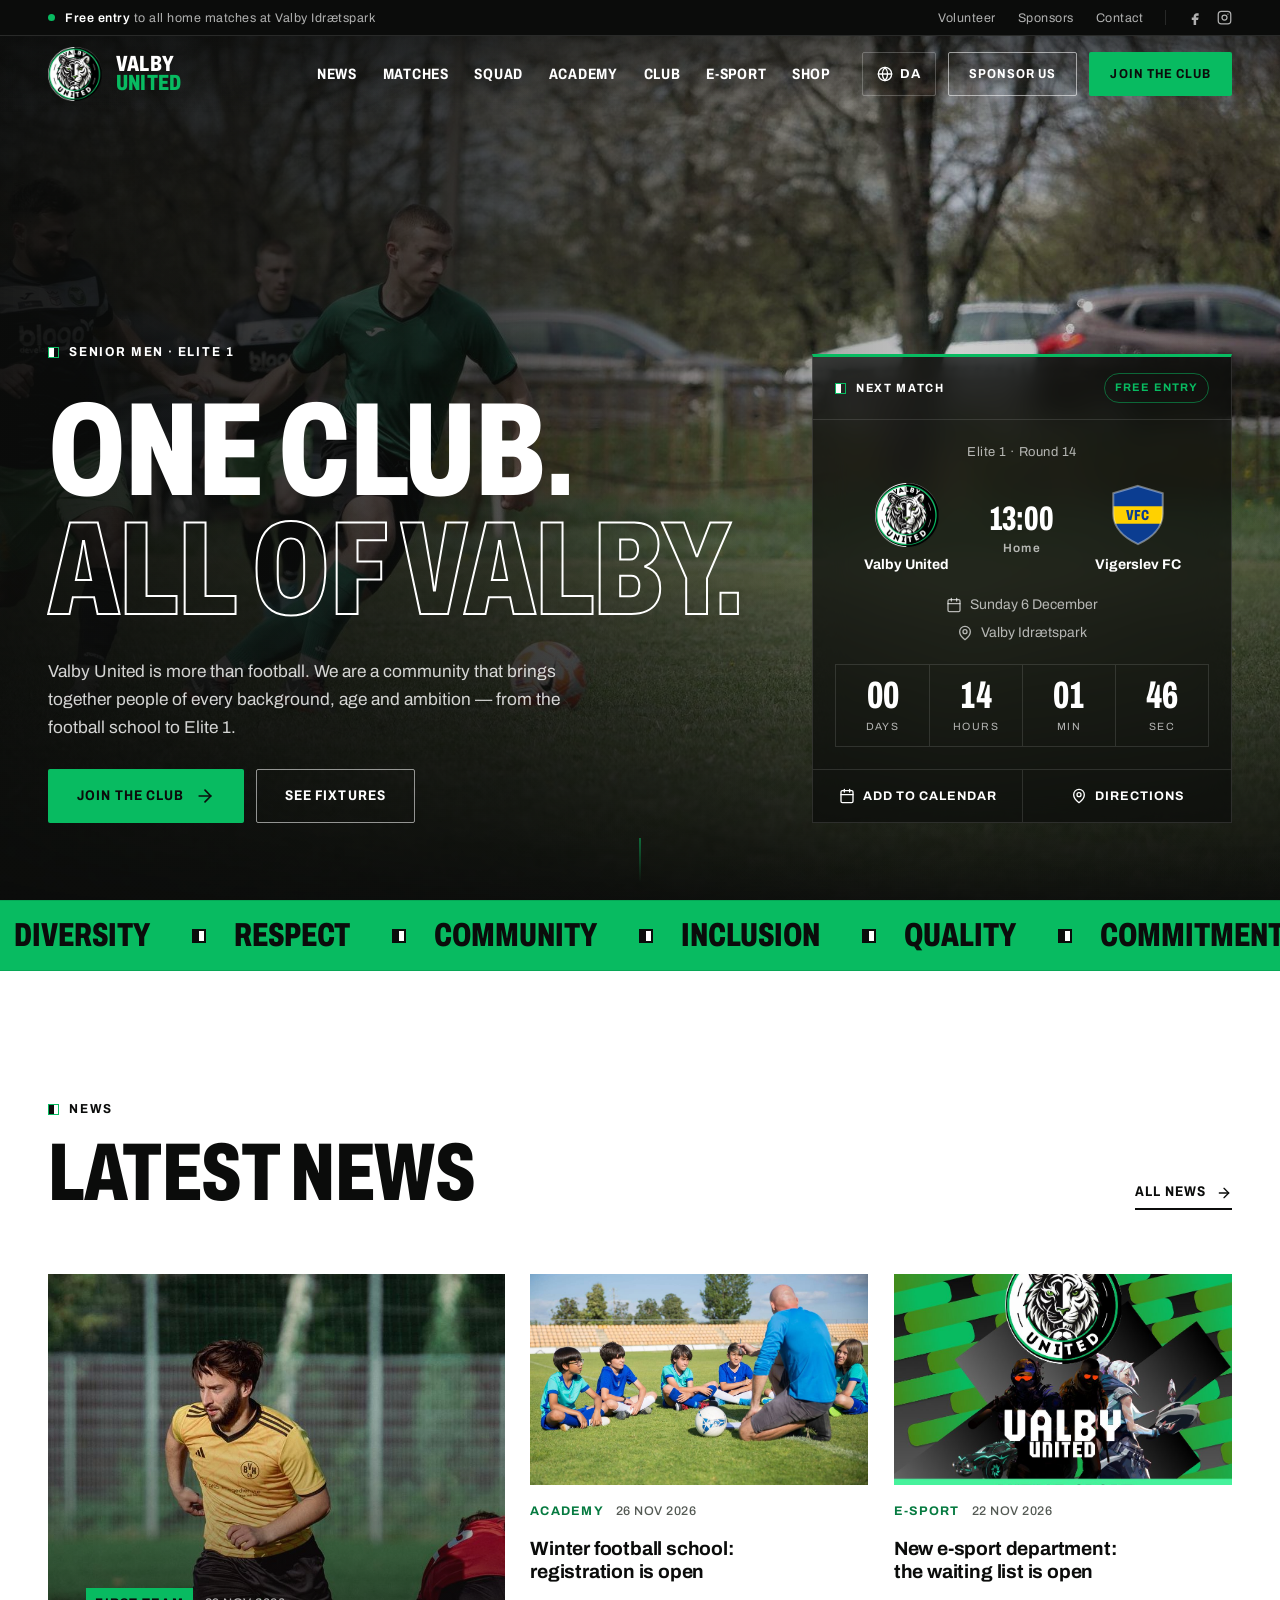
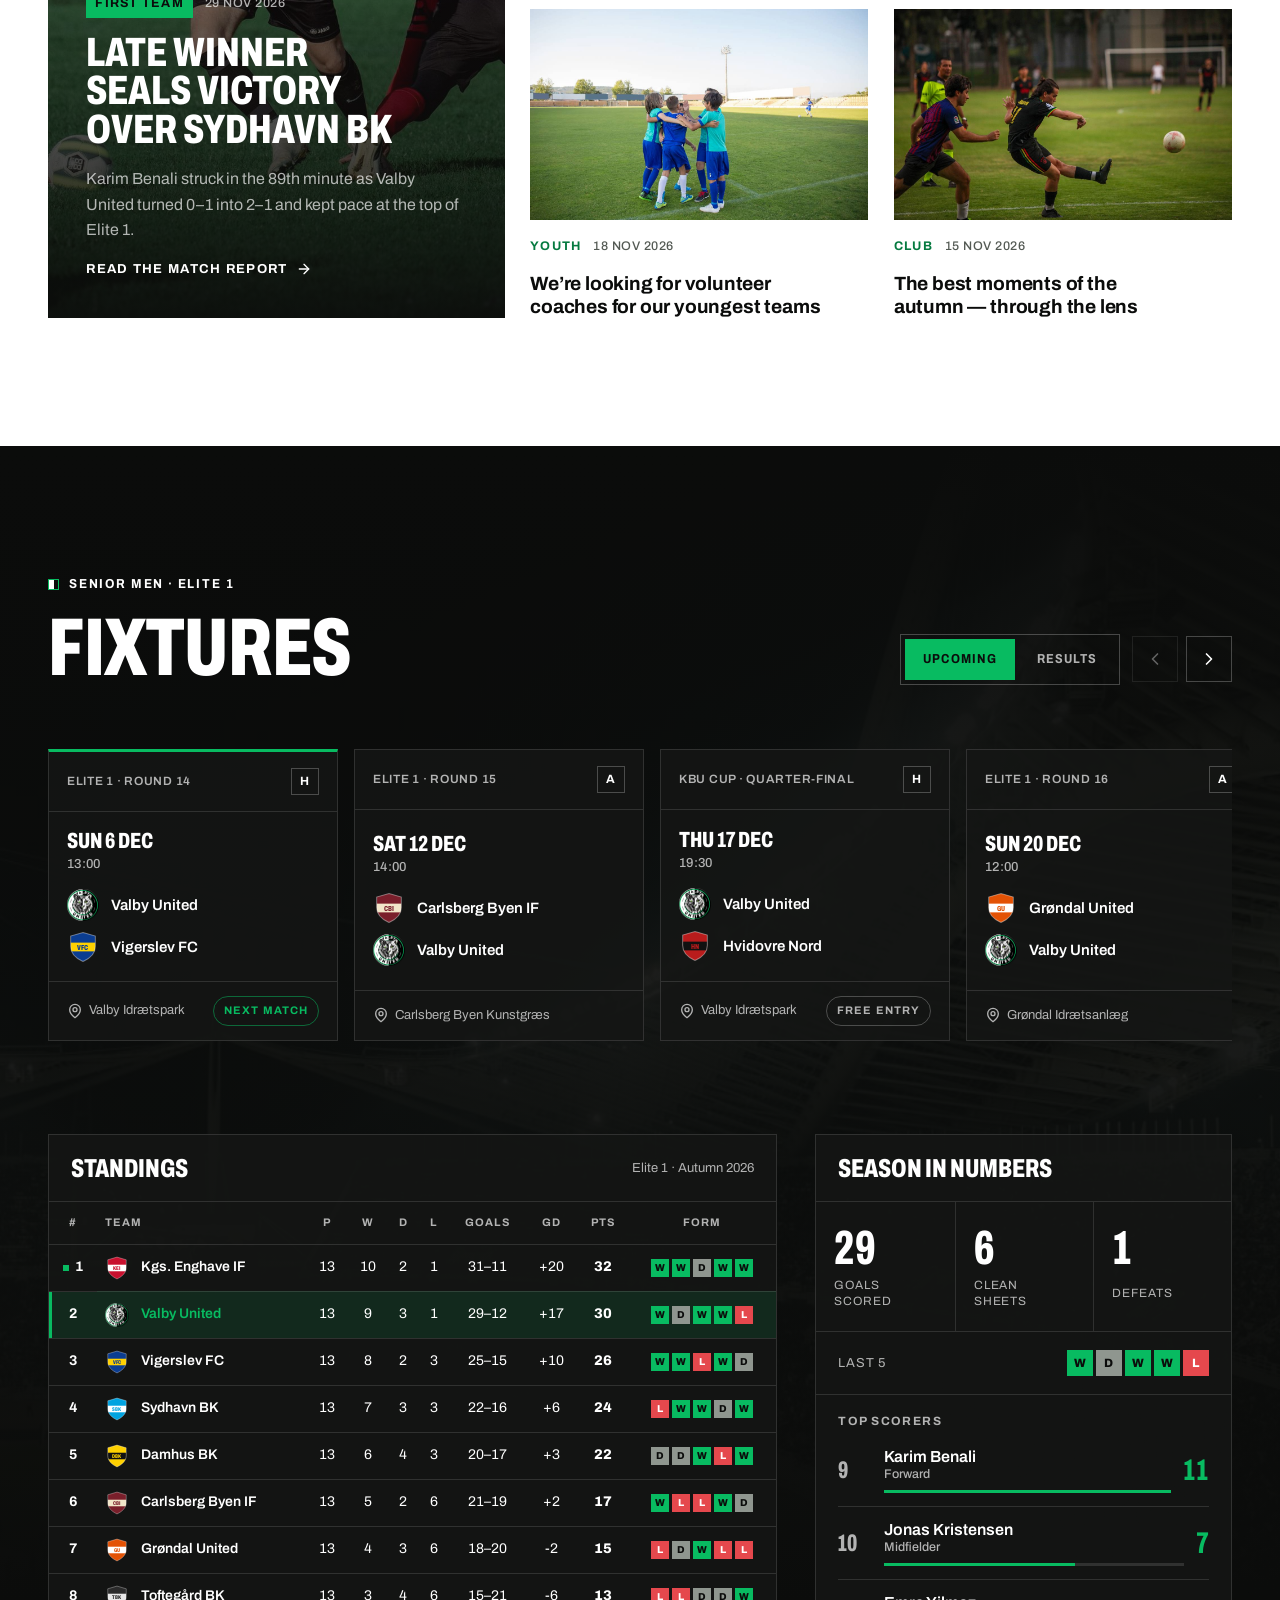
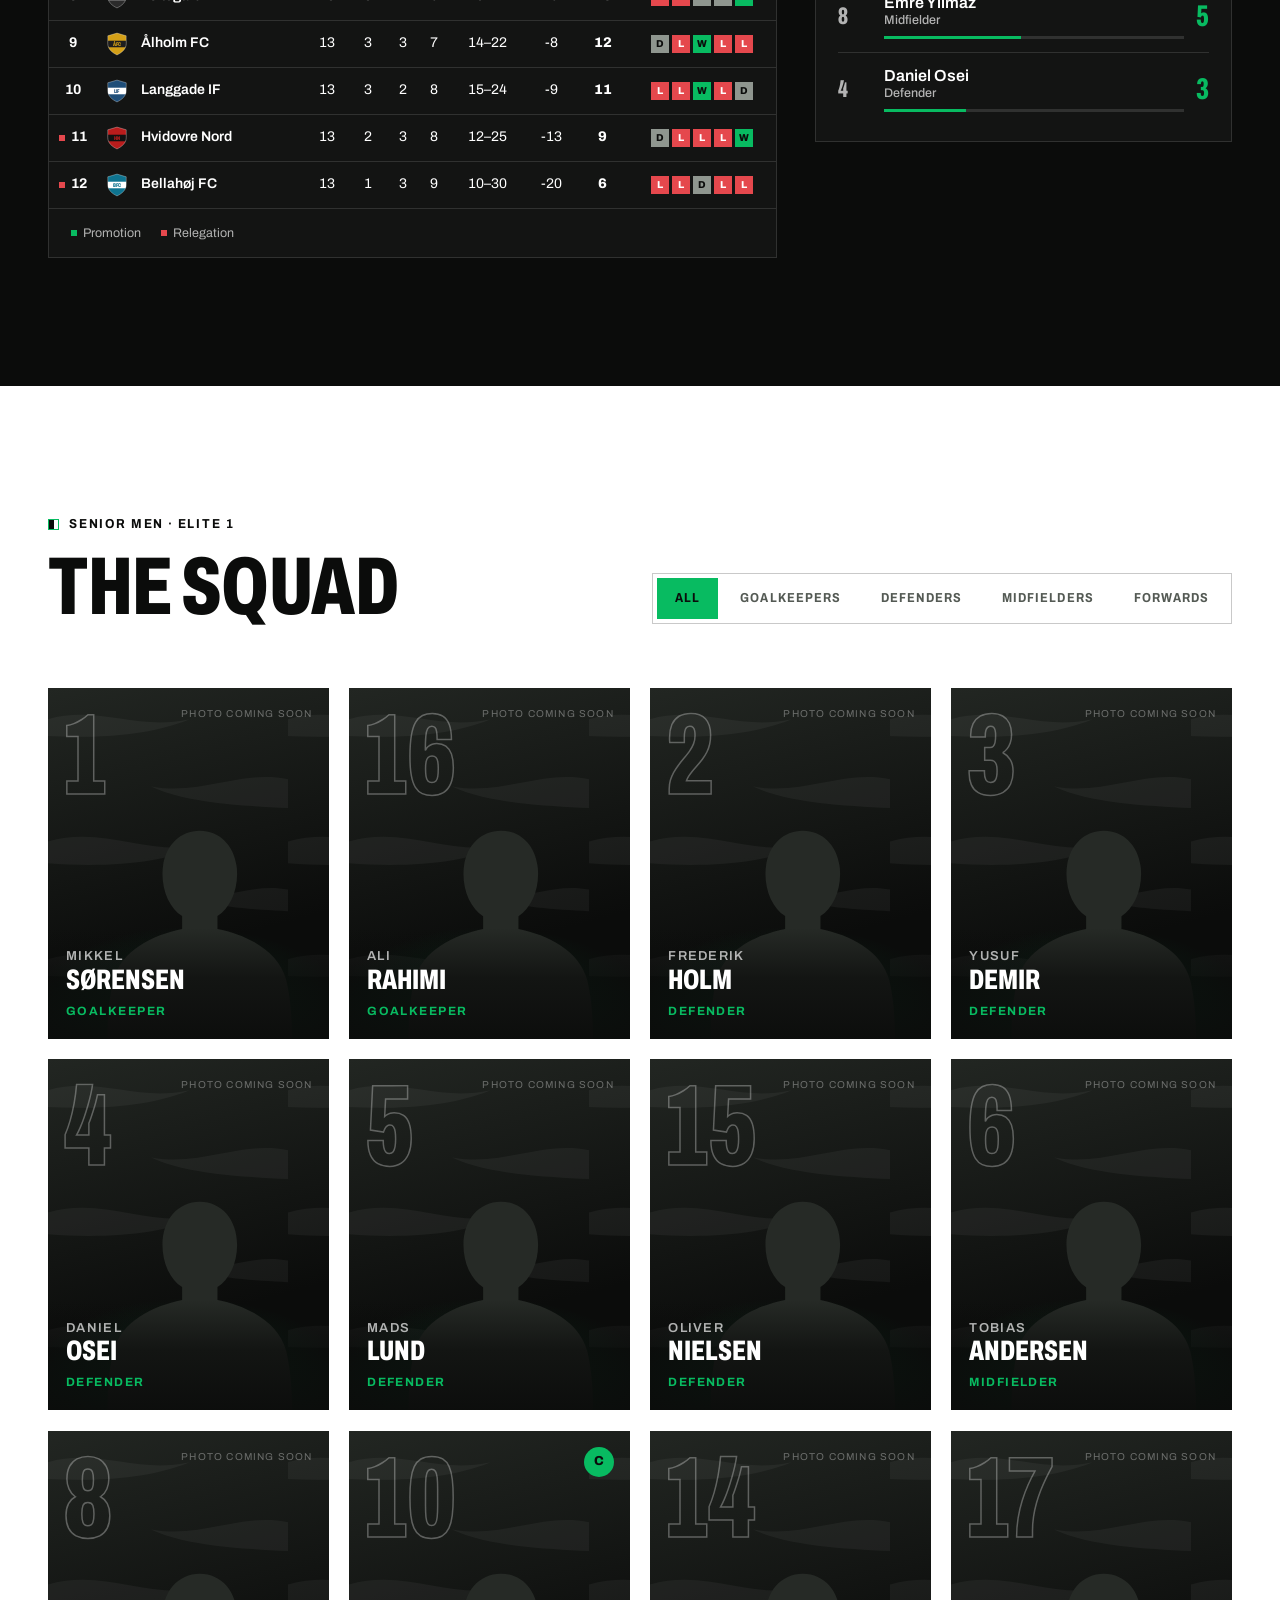
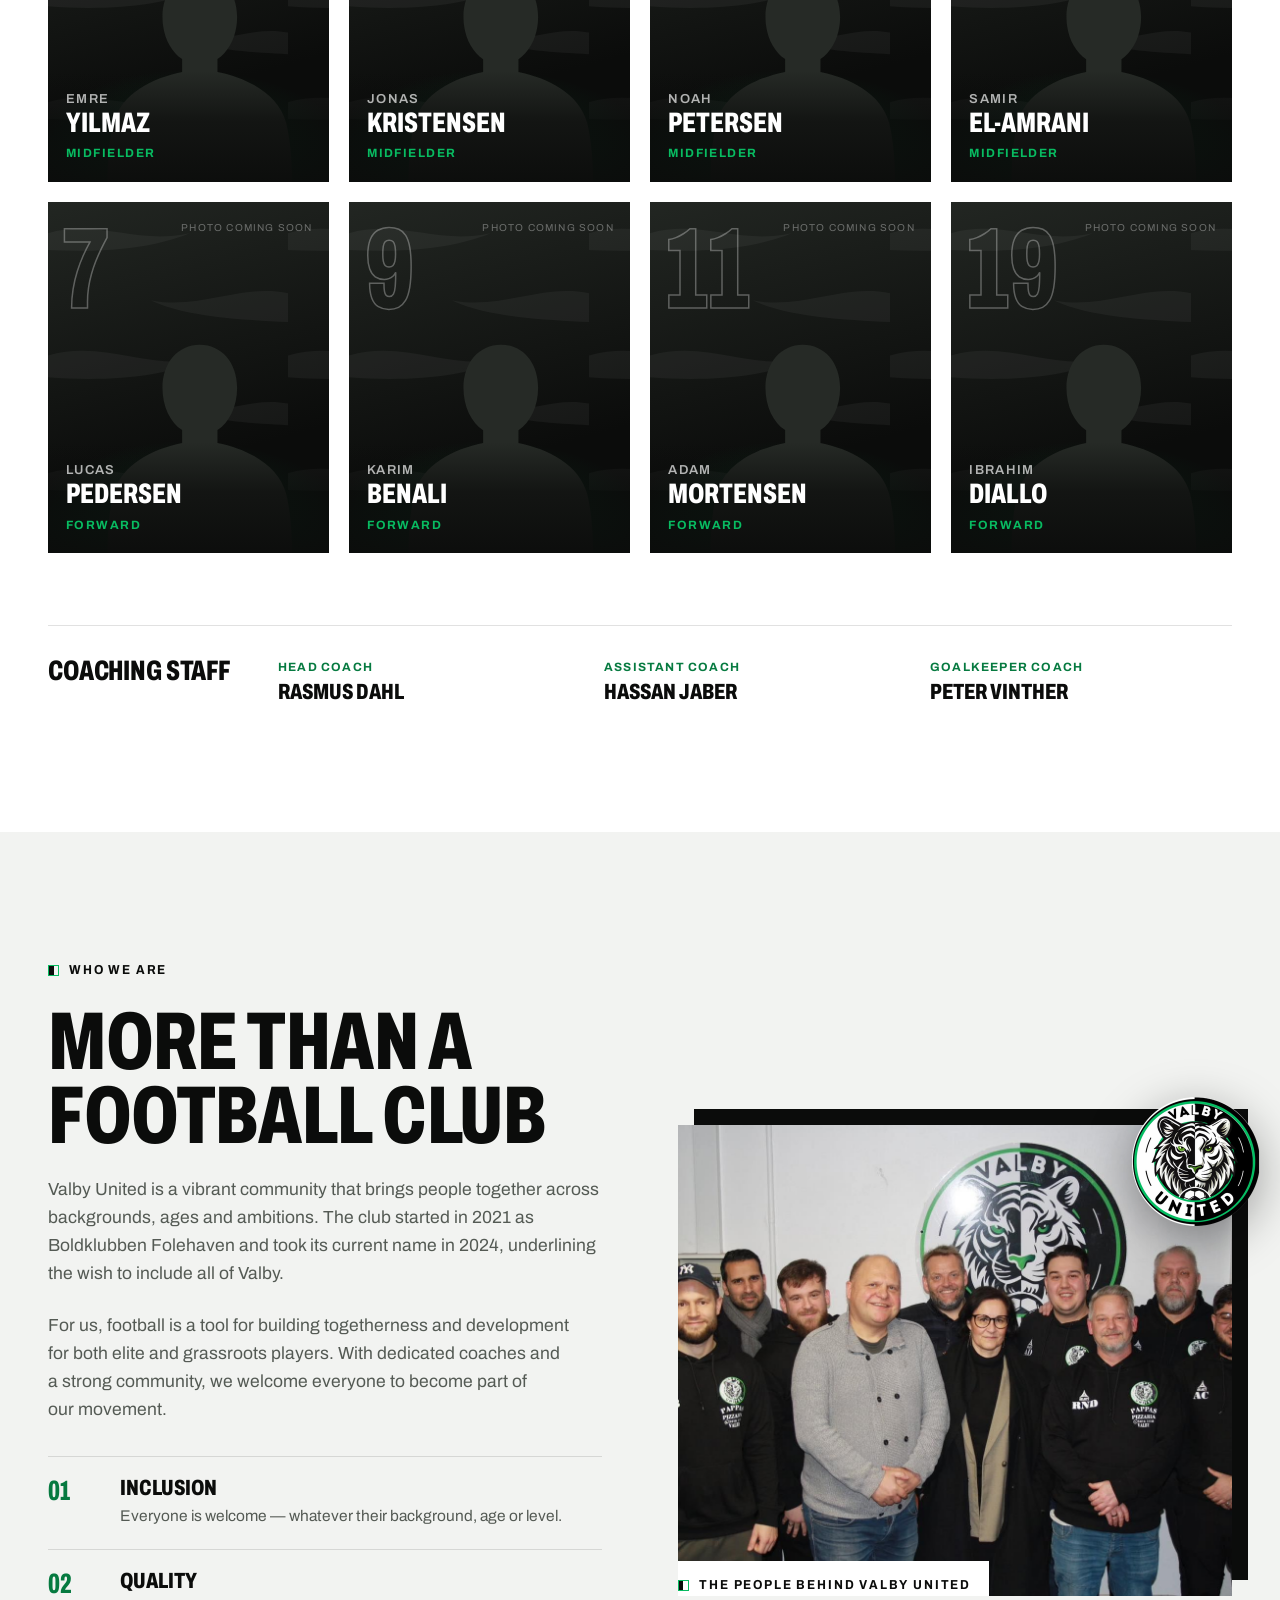
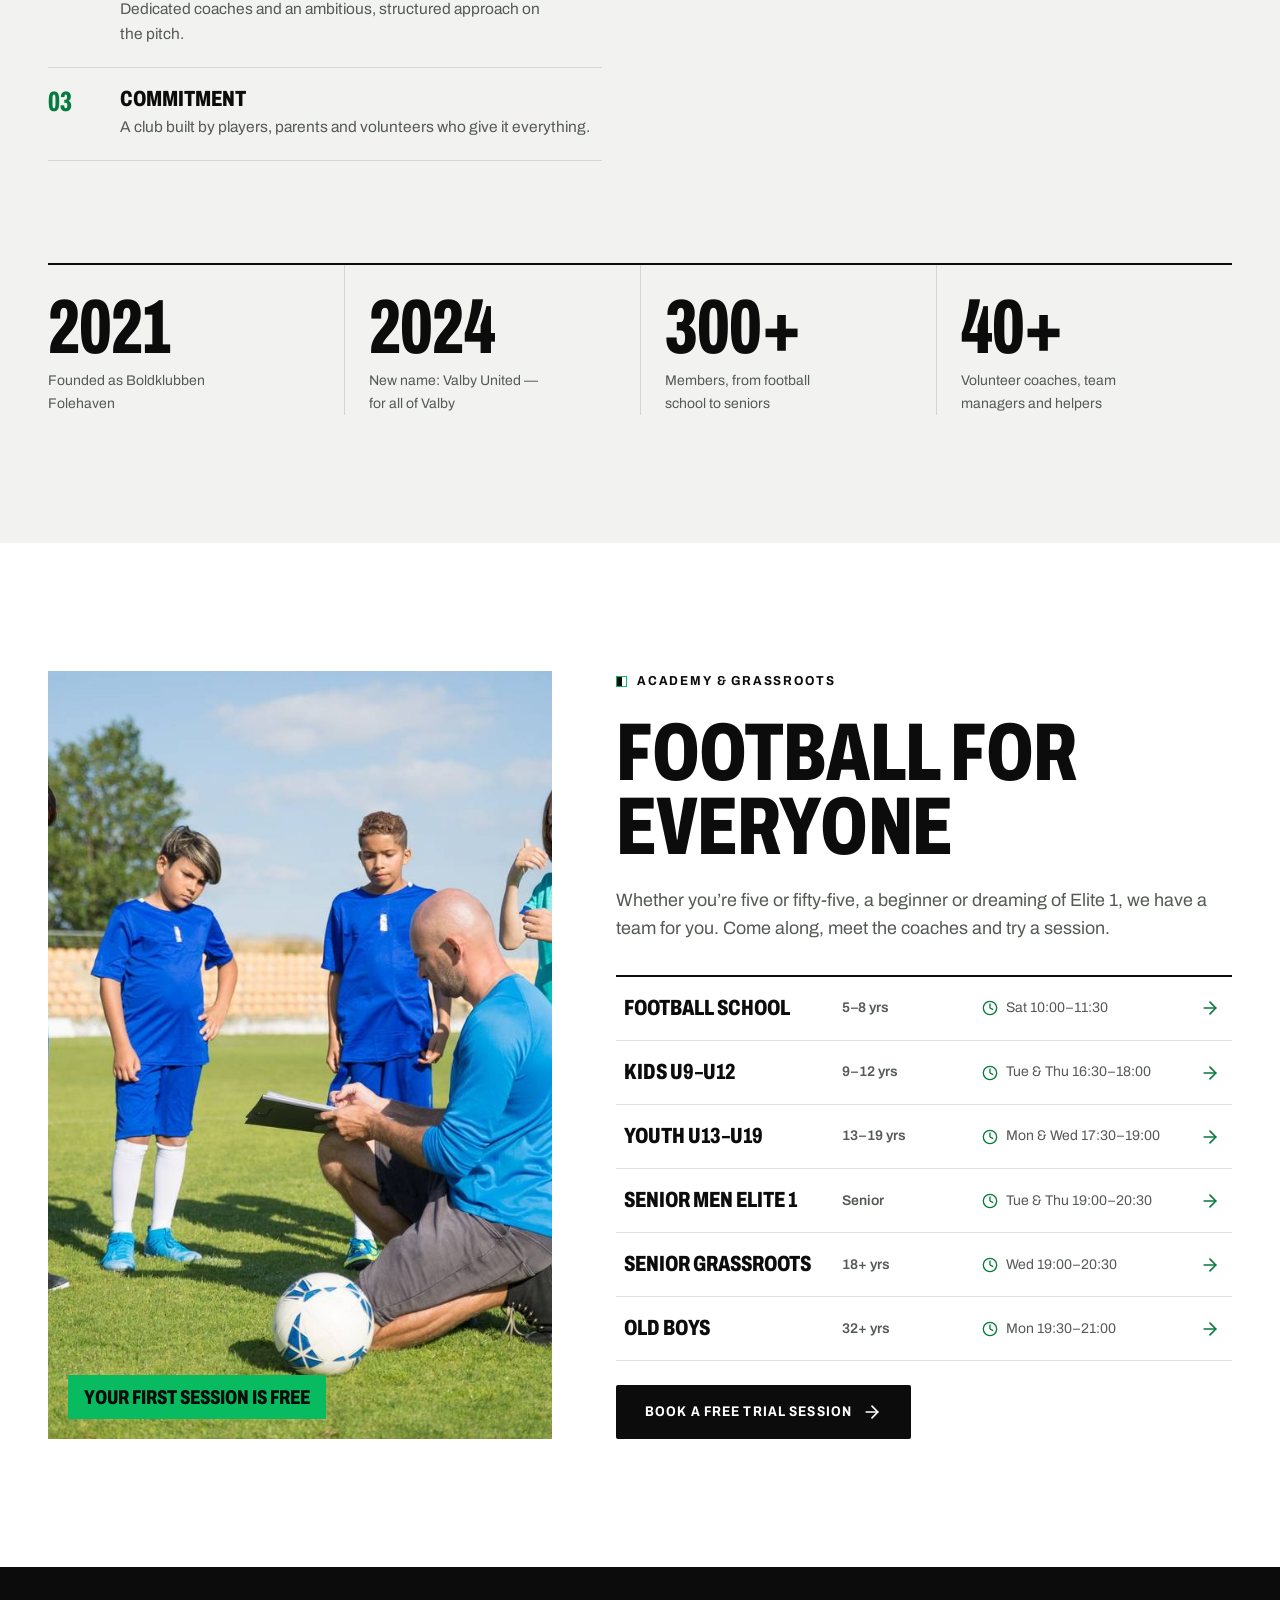
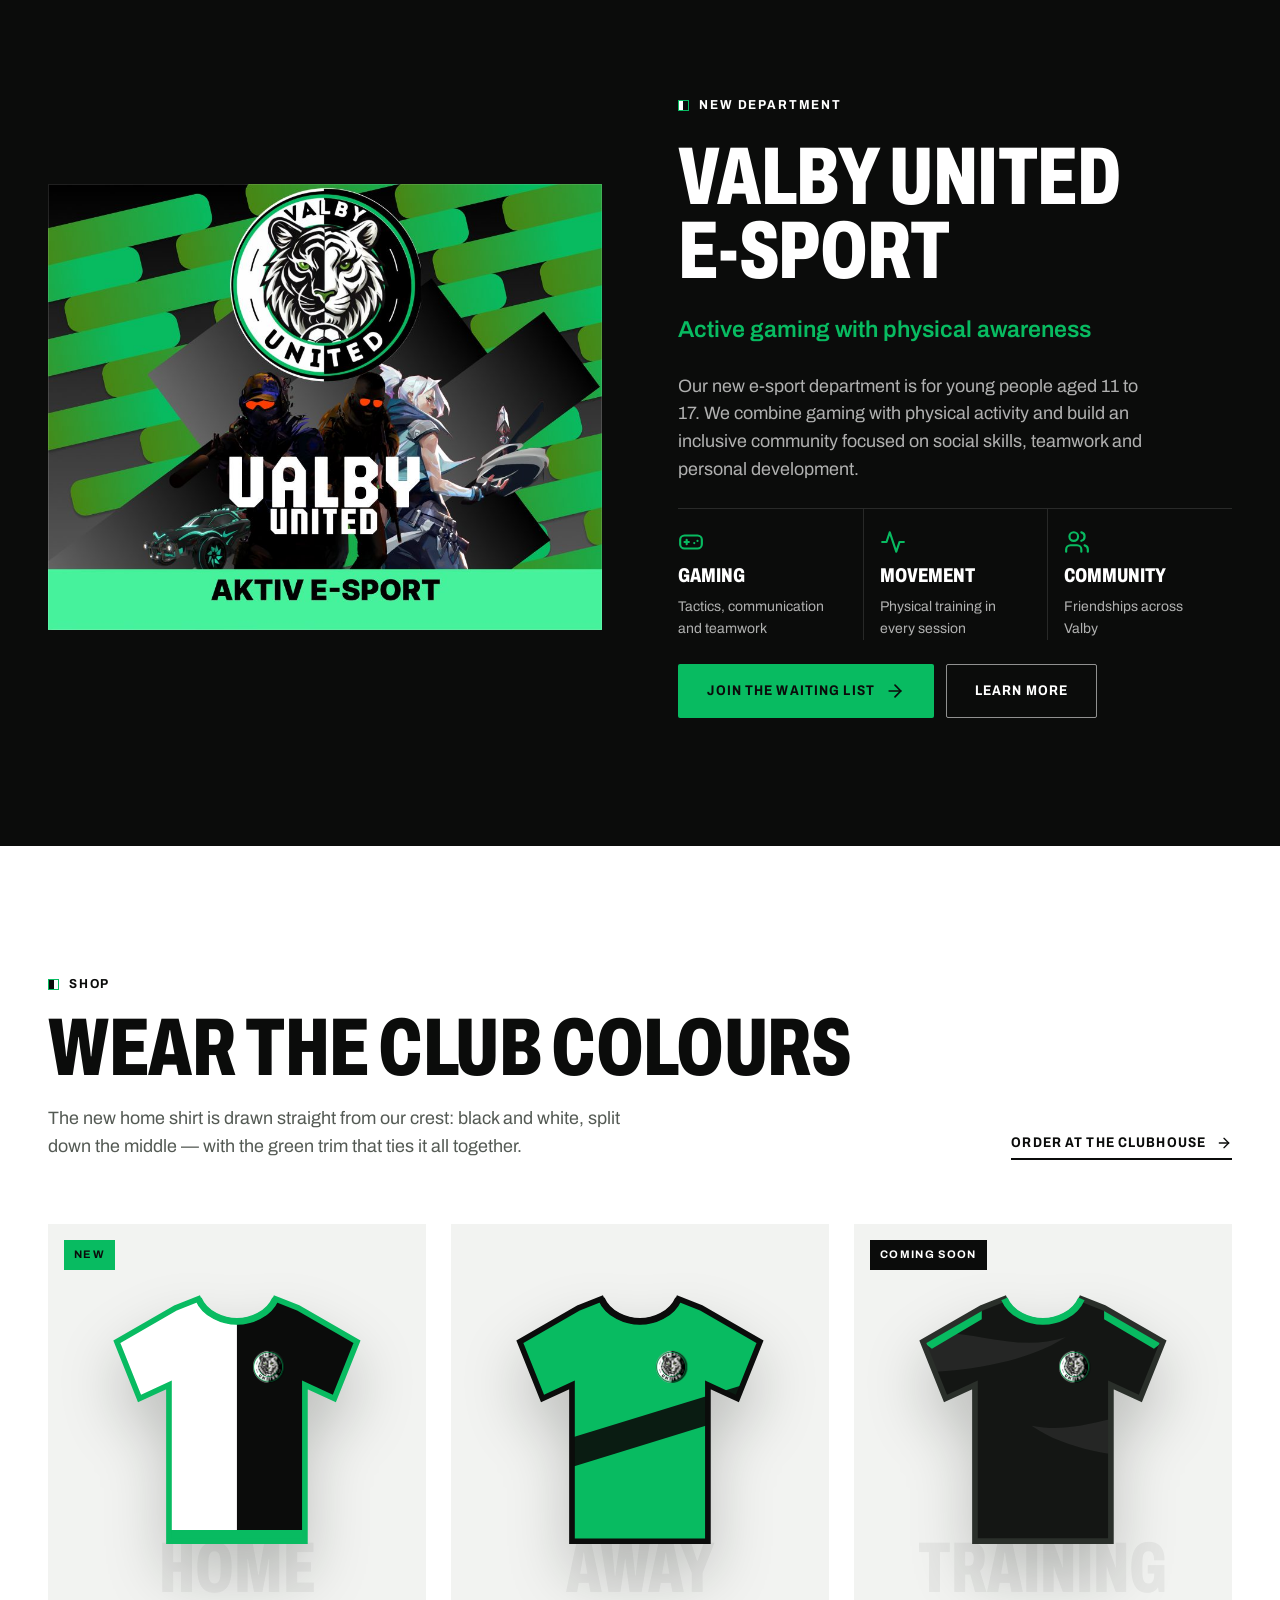
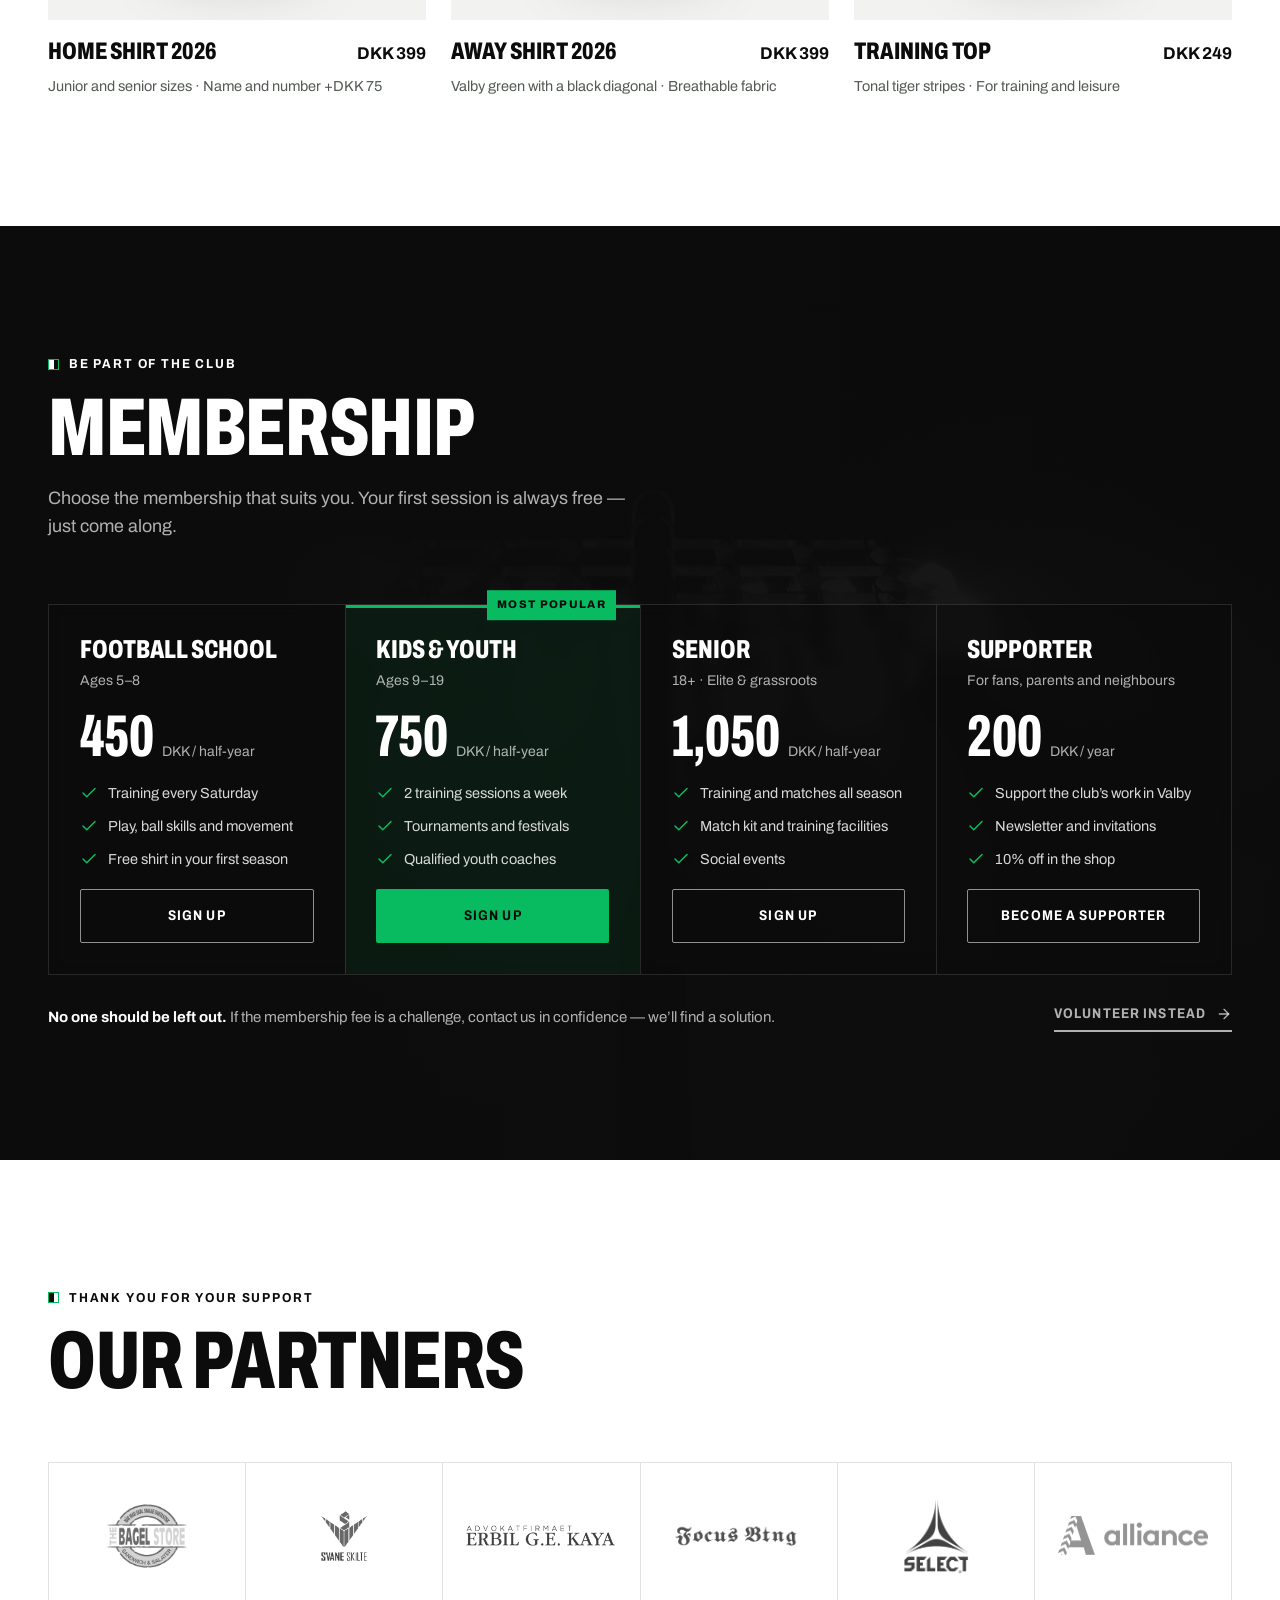
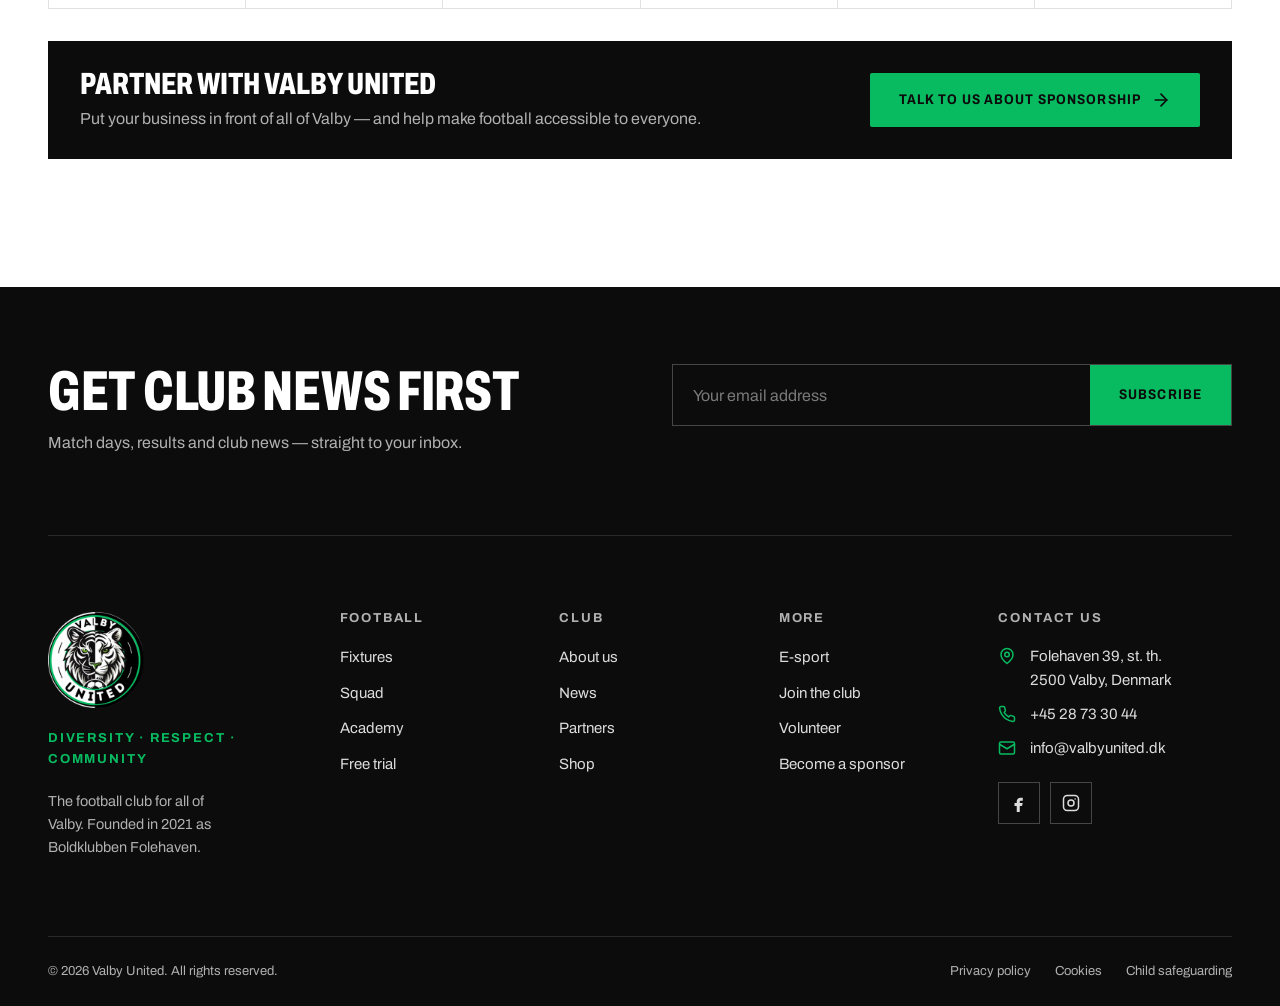
==== commit b21ec58f: "Add single-file version of the Valby United site - valby-united-onepage.html: homepage + e-sport con" ====
--- a/valbyunited/en/index.html
+++ b/valbyunited/en/index.html
@@ -15,10 +15,8 @@
   <link rel="alternate" hreflang="x-default" href="https://valbyunited.dk/">
   <link rel="icon" type="image/png" sizes="32x32" href="../assets/img/brand/favicon-32.png">
   <link rel="apple-touch-icon" href="../assets/img/brand/apple-touch-icon.png">
-  <link rel="preconnect" href="https://fonts.googleapis.com">
-  <link rel="preconnect" href="https://fonts.gstatic.com" crossorigin>
-  <link href="https://fonts.googleapis.com/css2?family=Archivo:ital,wdth,wght@0,62..125,100..900;1,62..125,100..900&display=swap" rel="stylesheet">
   <link rel="preload" as="image" href="../assets/img/photos/hero-match.jpg" fetchpriority="high">
+  <link rel="preload" href="../assets/fonts/archivo-latin.woff2" as="font" type="font/woff2" crossorigin>
   <link rel="stylesheet" href="../assets/css/main.css">
   <script type="application/ld+json">
   {
--- a/valbyunited/assets/css/main.css
+++ b/valbyunited/assets/css/main.css
@@ -2,6 +2,16 @@
    Valby United — main stylesheet
    Brand: black / white (split crest) + Valby green #08BB61
    ========================================================================== */
+
+/* Archivo (variable width + weight), latin subset — self-hosted, SIL Open Font License */
+@font-face {
+  font-family: "Archivo";
+  font-style: normal;
+  font-weight: 100 900;
+  font-stretch: 62% 125%;
+  font-display: swap;
+  src: url("../fonts/archivo-latin.woff2") format("woff2");
+}
 
 :root {
   --ink: #0b0c0b;
@@ -232,8 +242,8 @@
 }
 .mobile-menu__list a .i { color: var(--green); width: 28px; height: 28px; }
 .mobile-menu__lang { display: flex; gap: 8px; }
-.mobile-menu__lang a, .mobile-menu__lang span { flex: 1; display: grid; place-items: center; height: 48px; border: 1.5px solid var(--line-dark-strong); font-weight: 700; letter-spacing: 0.08em; font-size: 14px; }
-.mobile-menu__lang span[aria-current] { background: #fff; color: var(--ink); border-color: #fff; }
+.mobile-menu__lang a, .mobile-menu__lang span, .mobile-menu__lang button { flex: 1; display: grid; place-items: center; height: 48px; border: 1.5px solid var(--line-dark-strong); font-weight: 700; letter-spacing: 0.08em; font-size: 14px; }
+.mobile-menu__lang span[aria-current], .mobile-menu__lang button[aria-pressed="true"] { background: #fff; color: var(--ink); border-color: #fff; }
 .mobile-menu__foot { margin-top: auto; display: grid; gap: 16px; color: var(--text-inv-2); font-size: 14px; }
 .menu-open { overflow: hidden; }
 
@@ -628,7 +638,7 @@
 .kits { display: grid; grid-template-columns: repeat(3, minmax(0, 1fr)); gap: clamp(16px, 2vw, 28px); }
 .kit { position: relative; display: grid; gap: 18px; }
 .kit__stage { position: relative; aspect-ratio: 1 / 1.05; background: var(--paper-2); display: grid; place-items: center; overflow: hidden; container-type: inline-size; }
-.kit__stage::before { content: attr(data-label); position: absolute; left: 50%; top: 50%; transform: translate(-50%, -50%); font-size: 24cqw; font-stretch: 62%; font-weight: 800; text-transform: uppercase; color: rgba(11, 12, 11, 0.05); top: auto; bottom: 4%; transform: translateX(-50%); white-space: nowrap; line-height: 1; }
+.kit__stage::before { content: attr(data-label); position: absolute; left: 50%; top: 50%; transform: translate(-50%, -50%); font-size: 19cqw; font-stretch: 62%; font-weight: 800; text-transform: uppercase; color: rgba(11, 12, 11, 0.05); top: auto; bottom: 4%; transform: translateX(-50%); white-space: nowrap; line-height: 1; }
 .kit__stage svg { width: 72%; position: relative; filter: drop-shadow(0 30px 30px rgba(11, 12, 11, 0.22)); transition: transform 0.6s var(--ease); }
 .kit:hover .kit__stage svg { transform: translateY(-8px) rotate(-2deg) scale(1.02); }
 .kit__badge { position: absolute; top: 16px; left: 16px; background: var(--ink); color: #fff; padding: 6px 10px; font-size: 11px; font-weight: 700; letter-spacing: 0.12em; text-transform: uppercase; }
@@ -835,3 +845,10 @@
 .js [data-reveal] { opacity: 0; transform: translateY(28px); transition: opacity 0.8s var(--ease), transform 0.8s var(--ease); transition-delay: var(--d, 0s); }
 .js [data-reveal].is-in { opacity: 1; transform: none; }
 @media (prefers-reduced-motion: reduce) { .js [data-reveal] { opacity: 1; transform: none; } }
+
+/* one-page build: e-sport details merged into the homepage */
+.esport-session { margin-top: clamp(64px, 8vw, 112px); padding-top: clamp(48px, 6vw, 80px); background: linear-gradient(var(--line-dark), var(--line-dark)) top center / calc(100% - 2 * var(--gutter)) 1px no-repeat; }
+.faq-block { margin-top: clamp(72px, 9vw, 128px); }
+
+/* one-page build: hide content until the saved language has been applied */
+.lang-pending body { visibility: hidden; }
